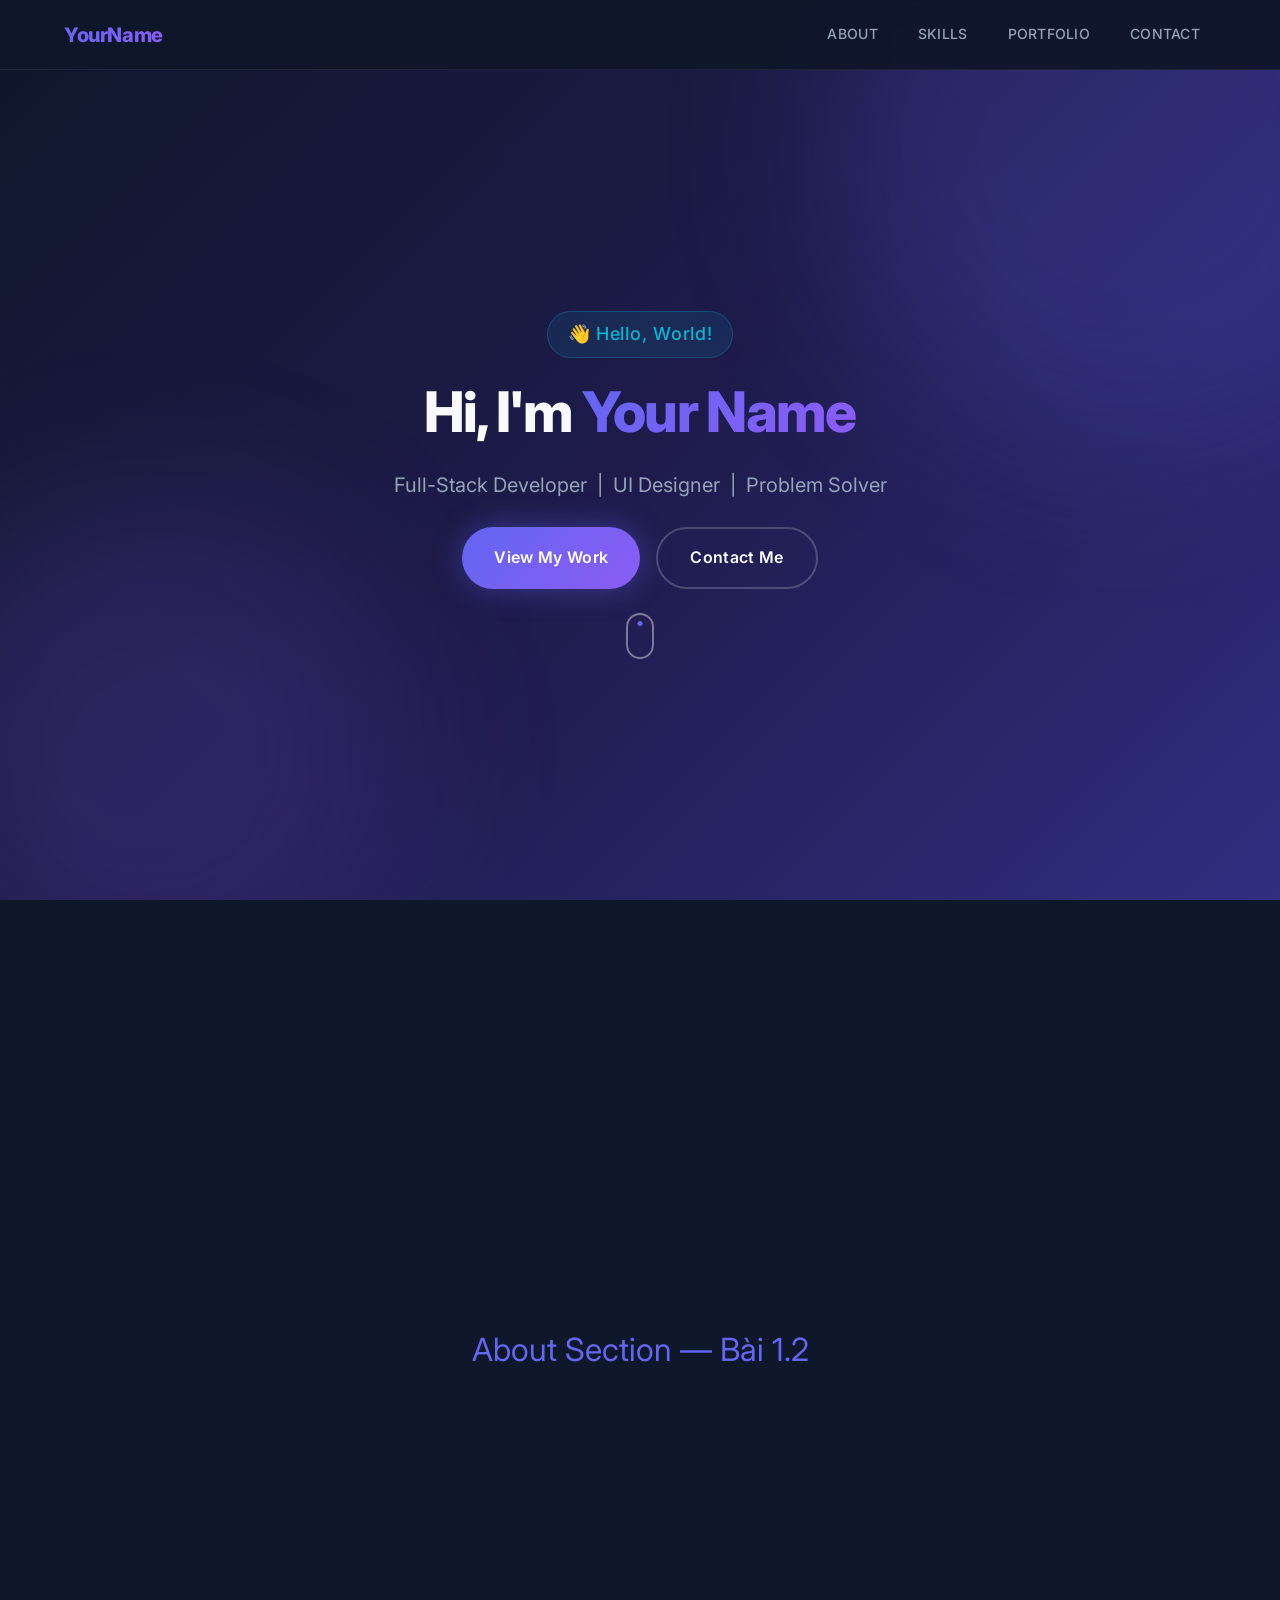
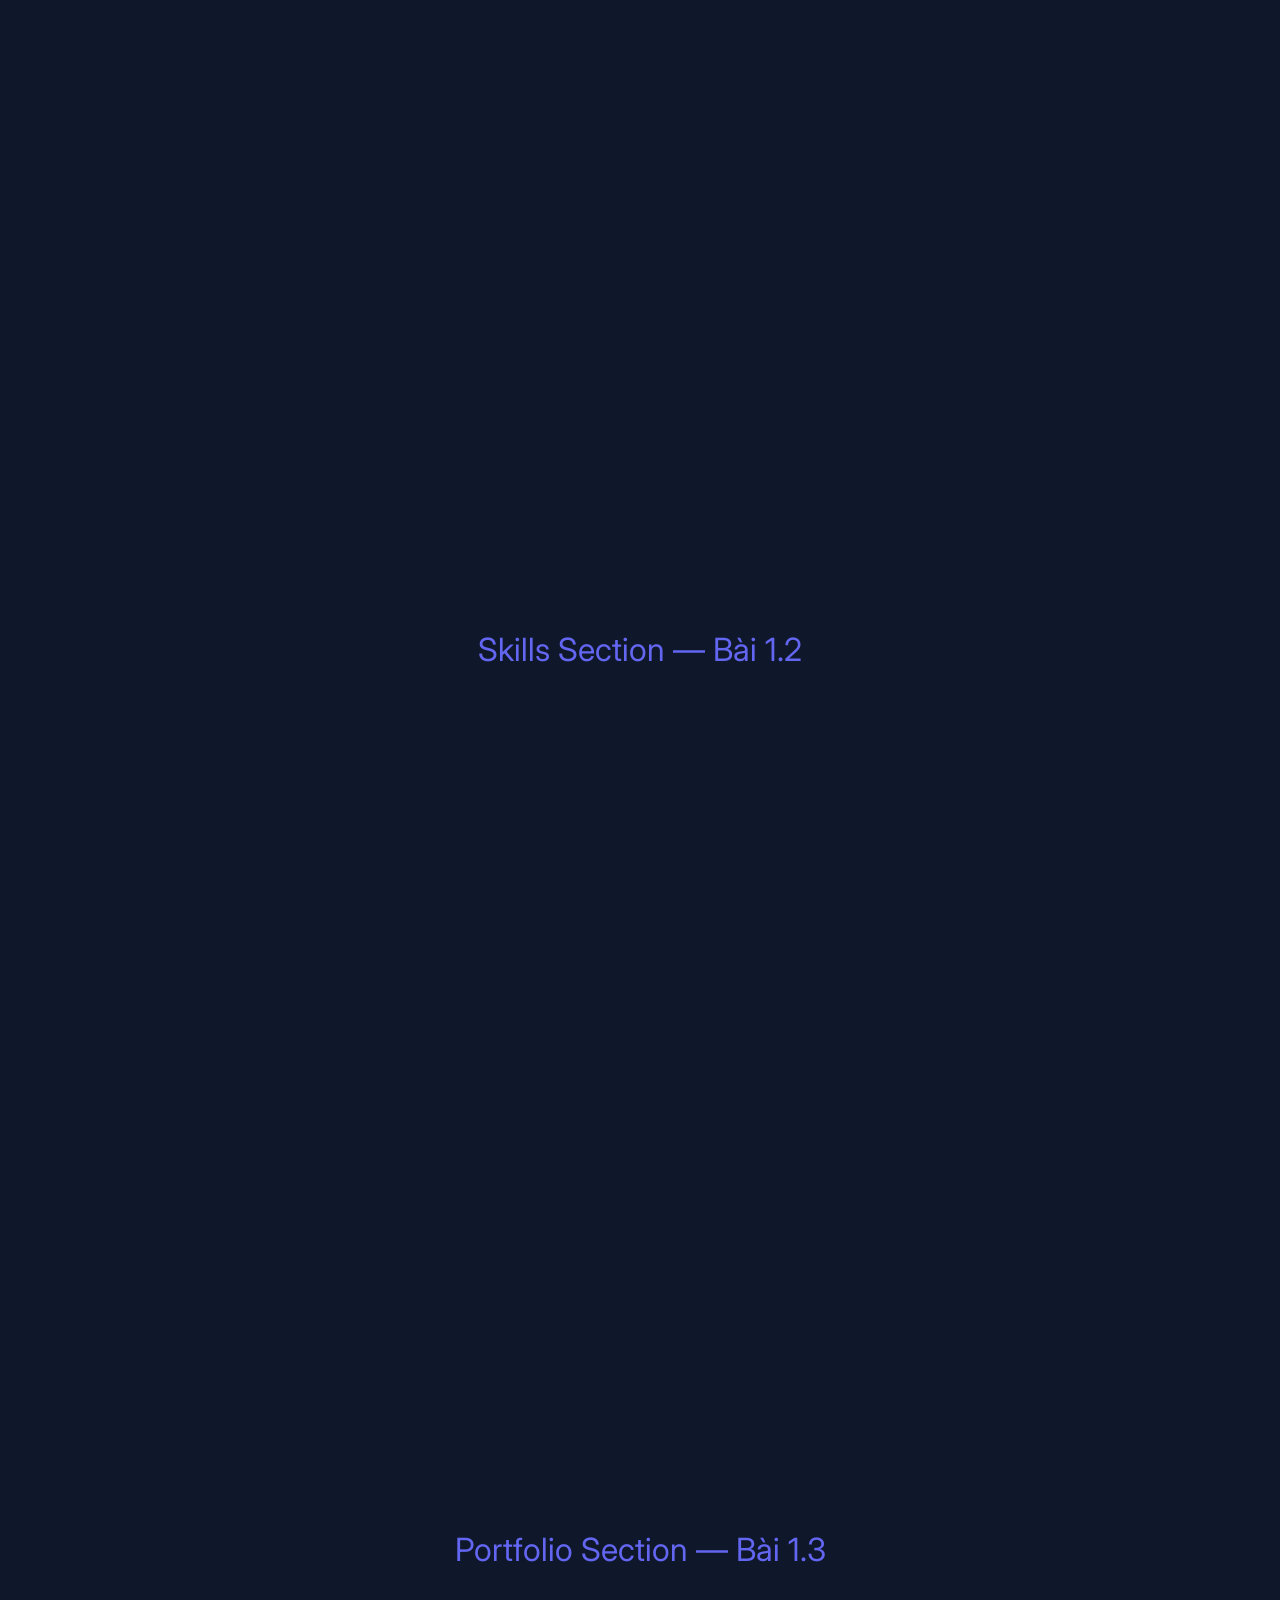
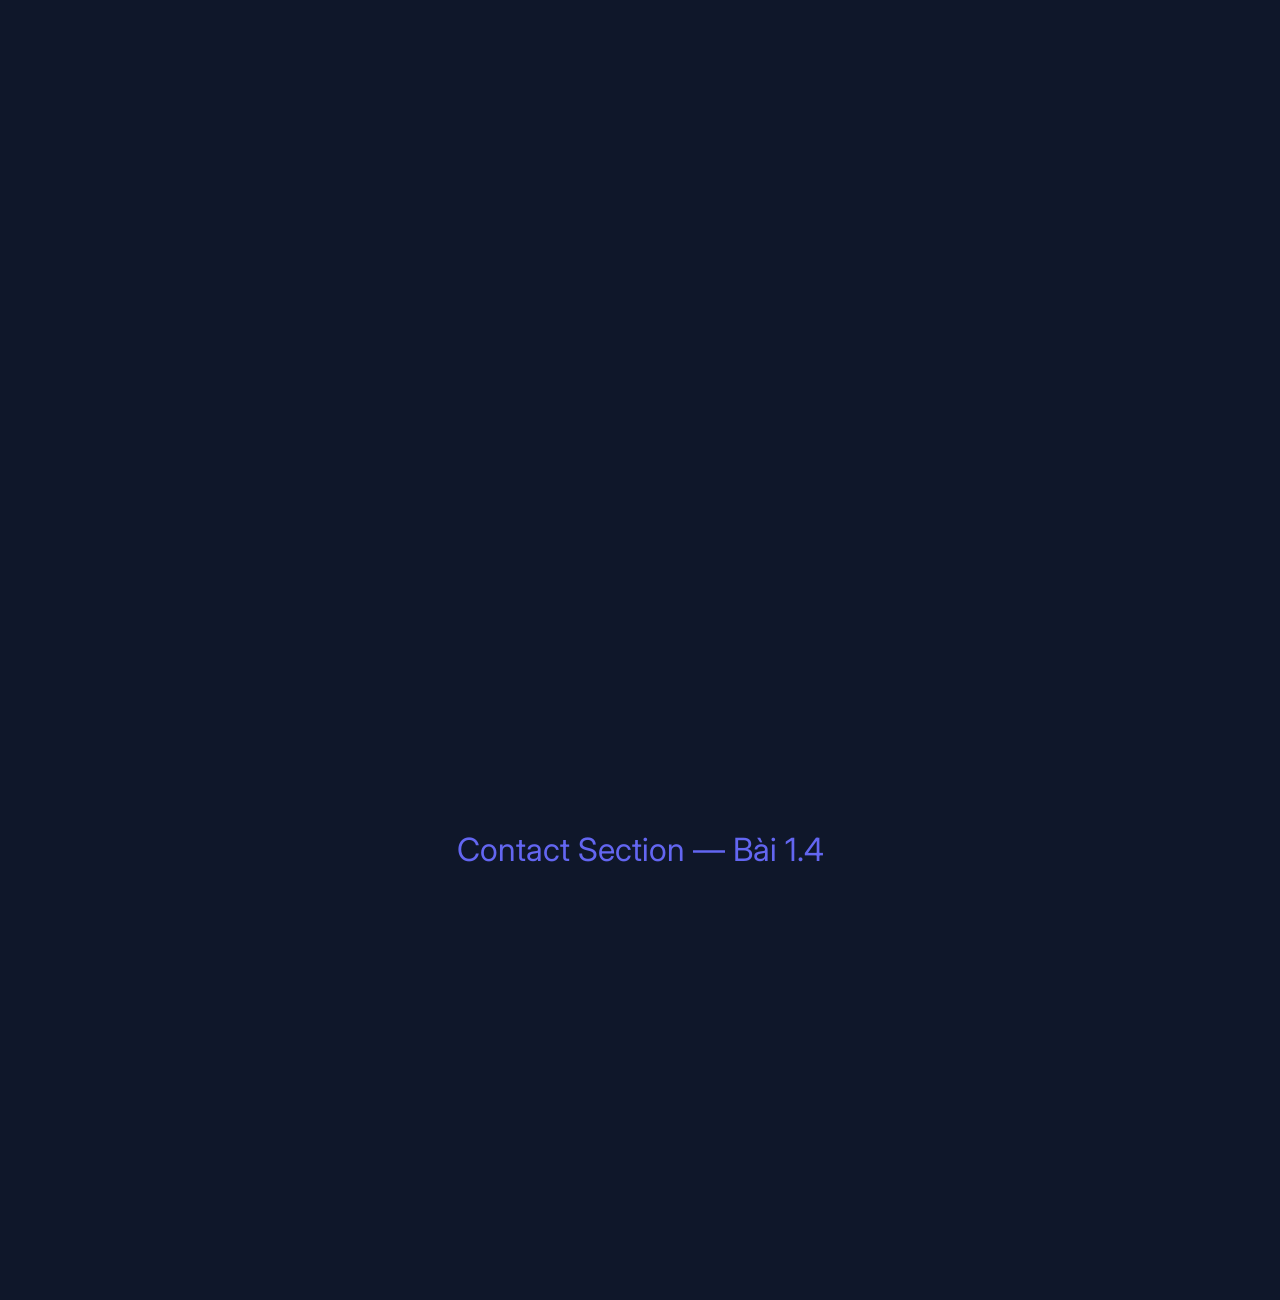
==== session_01_html_css/projects/portfolio_site/index.html @ dc7c8061 "[FEATURE] Bai1.1 - Hoan thien: Add portfolio index.html, update main.js (scroll effect, active nav, " ====
<!DOCTYPE html>
<html lang="en">
<head>
    <meta charset="UTF-8">
    <meta name="viewport" content="width=device-width, initial-scale=1.0">
    <meta name="description" content="Personal portfolio website — Header and Hero section exercise">
    <title>My Portfolio | Web Developer</title>

    <!-- Google Fonts -->
    <link rel="preconnect" href="https://fonts.googleapis.com">
    <link rel="preconnect" href="https://fonts.gstatic.com" crossorigin>
    <link href="https://fonts.googleapis.com/css2?family=Inter:wght@300;400;500;600;700;800&display=swap" rel="stylesheet">

    <!-- CSS files -->
    <link rel="stylesheet" href="css/variables.css">
    <link rel="stylesheet" href="css/base.css">
    <link rel="stylesheet" href="css/header.css">
    <link rel="stylesheet" href="css/hero.css">
</head>
<body>

    <!-- ===== HEADER ===== -->
    <header id="site-header">
        <!-- Mobile hamburger toggle (CSS-only checkbox hack) -->
        <input type="checkbox" id="menu-toggle" class="menu-toggle" aria-hidden="true">

        <div class="header-inner">
            <!-- Logo -->
            <a href="#" class="logo" aria-label="Go to homepage">YourName</a>

            <!-- Hamburger icon label (visible on mobile) -->
            <label for="menu-toggle" class="hamburger" aria-label="Toggle navigation menu">
                <span class="hamburger-line"></span>
                <span class="hamburger-line"></span>
                <span class="hamburger-line"></span>
            </label>

            <!-- Navigation -->
            <nav id="main-nav" role="navigation" aria-label="Main navigation">
                <a href="#about"     class="nav-link">About</a>
                <a href="#skills"    class="nav-link">Skills</a>
                <a href="#portfolio" class="nav-link">Portfolio</a>
                <a href="#contact"   class="nav-link">Contact</a>
            </nav>
        </div>
    </header>

    <!-- ===== MAIN CONTENT ===== -->
    <main id="main-content">

        <!-- ===== HERO SECTION ===== -->
        <section id="hero" class="hero" aria-label="Hero introduction">
            <div class="hero-content">
                <span class="hero-greeting">👋 Hello, World!</span>
                <h1 class="hero-title">Hi, I'm <span class="highlight">Your Name</span></h1>
                <p class="hero-subtitle">Full-Stack Developer &nbsp;|&nbsp; UI Designer &nbsp;|&nbsp; Problem Solver</p>
                <div class="hero-actions">
                    <a href="#portfolio" class="cta-button" id="cta-view-work">View My Work</a>
                    <a href="#contact"   class="cta-secondary" id="cta-contact">Contact Me</a>
                </div>
                <!-- Scroll indicator -->
                <div class="scroll-indicator" aria-hidden="true">
                    <div class="scroll-dot"></div>
                </div>
            </div>

            <!-- Decorative background shapes -->
            <div class="hero-bg-shape hero-bg-shape--1" aria-hidden="true"></div>
            <div class="hero-bg-shape hero-bg-shape--2" aria-hidden="true"></div>
        </section>

        <!-- Placeholder sections for future exercises -->
        <section id="about"     style="min-height:100vh; display:flex; align-items:center; justify-content:center; font-size:2rem; color:var(--color-primary);">About Section — Bài 1.2</section>
        <section id="skills"    style="min-height:100vh; display:flex; align-items:center; justify-content:center; font-size:2rem; color:var(--color-primary);">Skills Section — Bài 1.2</section>
        <section id="portfolio" style="min-height:100vh; display:flex; align-items:center; justify-content:center; font-size:2rem; color:var(--color-primary);">Portfolio Section — Bài 1.3</section>
        <section id="contact"   style="min-height:100vh; display:flex; align-items:center; justify-content:center; font-size:2rem; color:var(--color-primary);">Contact Section — Bài 1.4</section>

    </main>

    <!-- ===== SCRIPTS ===== -->
    <script src="js/main.js" defer></script>

</body>
</html>
---- session_01_html_css/projects/portfolio_site/css/variables.css ----
/* =======================================================
   variables.css — Design Tokens (CSS Custom Properties)
   Session 01 · Bài 1.1 · Header + Hero Section
   ======================================================= */

:root {
    /* ── Brand Colors ─────────────────────────────────── */
    --color-primary:      #6366f1;   /* Indigo  */
    --color-primary-dark: #4f52c8;   /* Indigo dark (hover) */
    --color-secondary:    #8b5cf6;   /* Purple  */
    --color-accent:       #06b6d4;   /* Cyan    */

    /* ── Neutral Palette ──────────────────────────────── */
    --color-dark:         #1e293b;   /* Slate-800 */
    --color-dark-2:       #0f172a;   /* Slate-900 */
    --color-mid:          #475569;   /* Slate-600 */
    --color-light:        #f8fafc;   /* Slate-50  */
    --color-text:         #334155;   /* Slate-700 */
    --color-text-muted:   #94a3b8;   /* Slate-400 */
    --color-border:       #e2e8f0;   /* Slate-200 */
    --color-white:        #ffffff;

    /* ── Gradient ──────────────────────────────────────── */
    --gradient-primary:   linear-gradient(135deg, var(--color-primary) 0%, var(--color-secondary) 100%);
    --gradient-hero:      linear-gradient(135deg, #0f172a 0%, #1e1b4b 50%, #312e81 100%);

    /* ── Typography ────────────────────────────────────── */
    --font-main:  'Inter', 'Segoe UI', system-ui, sans-serif;
    --font-mono:  'Fira Code', 'Courier New', monospace;

    --text-xs:   0.75rem;    /*  12px */
    --text-sm:   0.875rem;   /*  14px */
    --text-base: 1rem;       /*  16px */
    --text-lg:   1.125rem;   /*  18px */
    --text-xl:   1.25rem;    /*  20px */
    --text-2xl:  1.5rem;     /*  24px */
    --text-3xl:  1.875rem;   /*  30px */
    --text-4xl:  2.25rem;    /*  36px */
    --text-5xl:  3rem;       /*  48px */
    --text-hero: 3.5rem;     /*  56px — desktop hero title */

    --fw-light:   300;
    --fw-normal:  400;
    --fw-medium:  500;
    --fw-semi:    600;
    --fw-bold:    700;
    --fw-extra:   800;

    --lh-tight:  1.2;
    --lh-normal: 1.6;
    --lh-loose:  1.8;

    /* ── Spacing Scale ──────────────────────────────────── */
    --space-1:   0.25rem;   /*  4px */
    --space-2:   0.5rem;    /*  8px */
    --space-3:   0.75rem;   /* 12px */
    --space-4:   1rem;      /* 16px */
    --space-5:   1.25rem;   /* 20px */
    --space-6:   1.5rem;    /* 24px */
    --space-8:   2rem;      /* 32px */
    --space-10:  2.5rem;    /* 40px */
    --space-12:  3rem;      /* 48px */
    --space-16:  4rem;      /* 64px */
    --space-20:  5rem;      /* 80px */

    /* ── Border Radius ──────────────────────────────────── */
    --radius-sm:   0.25rem;
    --radius-md:   0.5rem;
    --radius-lg:   0.75rem;
    --radius-xl:   1rem;
    --radius-2xl:  1.5rem;
    --radius-full: 9999px;

    /* ── Shadows ─────────────────────────────────────────── */
    --shadow-sm:   0 1px 3px rgba(0,0,0,0.12), 0 1px 2px rgba(0,0,0,0.08);
    --shadow-md:   0 4px 12px rgba(0,0,0,0.15);
    --shadow-lg:   0 10px 30px rgba(0,0,0,0.2);
    --shadow-xl:   0 20px 50px rgba(0,0,0,0.25);
    --shadow-glow: 0 0 30px rgba(99,102,241,0.4);

    /* ── Header ──────────────────────────────────────────── */
    --header-height:        70px;
    --header-bg:            rgba(15, 23, 42, 0.95);
    --header-bg-scrolled:   rgba(15, 23, 42, 0.98);

    /* ── Transitions ─────────────────────────────────────── */
    --transition-fast:   150ms ease;
    --transition-base:   250ms ease;
    --transition-slow:   400ms ease;

    /* ── Z-index ──────────────────────────────────────────── */
    --z-header:   1000;
    --z-overlay:  2000;

    /* ── Breakpoints (reference only — use in media queries) */
    /* Mobile:  < 768px   */
    /* Tablet:  768–1023px */
    /* Desktop: 1024px+   */
}
---- session_01_html_css/projects/portfolio_site/css/base.css ----
/* =======================================================
   base.css — CSS Reset + Global Base Styles
   Session 01 · Bài 1.1 · Header + Hero Section
   ======================================================= */

/* ── 1. Modern CSS Reset ─────────────────────────────── */
*,
*::before,
*::after {
    box-sizing: border-box;
    margin: 0;
    padding: 0;
}

/* Remove list styles on ul, ol elements */
ul,
ol {
    list-style: none;
}

/* Prevent text from overflowing */
p,
h1, h2, h3, h4, h5, h6 {
    overflow-wrap: break-word;
}

/* Remove default button styles */
button {
    background: none;
    border: none;
    cursor: pointer;
    font-family: inherit;
}

/* Make images responsive by default */
img,
picture,
video,
canvas,
svg {
    display: block;
    max-width: 100%;
}

/* Remove built-in form typography styles */
input,
button,
textarea,
select {
    font: inherit;
}

/* ── 2. Root / HTML / Body ───────────────────────────── */
html {
    font-size: 16px;
    scroll-behavior: smooth;
    -webkit-text-size-adjust: 100%;
}

body {
    font-family: var(--font-main);
    font-size: var(--text-base);
    font-weight: var(--fw-normal);
    line-height: var(--lh-normal);
    color: var(--color-text);
    background-color: var(--color-dark-2);

    /* Prevent horizontal scroll */
    overflow-x: hidden;

    /* Smooth font rendering */
    -webkit-font-smoothing: antialiased;
    -moz-osx-font-smoothing: grayscale;
}

/* ── 3. Typography Defaults ──────────────────────────── */
h1, h2, h3, h4, h5, h6 {
    font-weight: var(--fw-bold);
    line-height: var(--lh-tight);
    color: var(--color-light);
}

a {
    color: inherit;
    text-decoration: none;
}

a:focus-visible {
    outline: 2px solid var(--color-primary);
    outline-offset: 3px;
    border-radius: var(--radius-sm);
}

/* ── 4. Utility Classes ──────────────────────────────── */
.container {
    width: 100%;
    max-width: 1200px;
    margin-inline: auto;
    padding-inline: var(--space-6);
}

.visually-hidden {
    position: absolute;
    width: 1px;
    height: 1px;
    padding: 0;
    margin: -1px;
    overflow: hidden;
    clip: rect(0, 0, 0, 0);
    white-space: nowrap;
    border: 0;
}

/* ── 5. Scroll-triggered fade-in animation ────────────── */
@keyframes fadeInUp {
    from {
        opacity: 0;
        transform: translateY(30px);
    }
    to {
        opacity: 1;
        transform: translateY(0);
    }
}

@keyframes fadeIn {
    from { opacity: 0; }
    to   { opacity: 1; }
}

@keyframes slideDown {
    from { transform: translateY(-100%); opacity: 0; }
    to   { transform: translateY(0);     opacity: 1; }
}

@keyframes pulse-glow {
    0%, 100% { box-shadow: var(--shadow-glow); }
    50%       { box-shadow: 0 0 50px rgba(99,102,241,0.6); }
}

@keyframes float {
    0%, 100% { transform: translateY(0px); }
    50%       { transform: translateY(-12px); }
}

@keyframes scroll-bounce {
    0%, 100% { transform: translateY(0); opacity: 1; }
    50%       { transform: translateY(8px); opacity: 0.5; }
}
---- session_01_html_css/projects/portfolio_site/css/header.css ----
/* =======================================================
   header.css — Site Header + Navigation
   Session 01 · Bài 1.1 · Header + Hero Section
   ======================================================= */

/* ── 1. Header Base ────────────────────────────────────── */
#site-header {
    position: fixed;
    top: 0;
    left: 0;
    right: 0;
    height: var(--header-height);
    background: var(--header-bg);
    backdrop-filter: blur(12px);
    -webkit-backdrop-filter: blur(12px);
    border-bottom: 1px solid rgba(255, 255, 255, 0.06);
    z-index: var(--z-header);
    animation: slideDown var(--transition-slow) ease forwards;
    transition: background var(--transition-base), box-shadow var(--transition-base);
}

/* Scrolled state — added by JS */
#site-header.scrolled {
    background: var(--header-bg-scrolled);
    box-shadow: var(--shadow-lg);
}

/* ── 2. Inner Layout ───────────────────────────────────── */
.header-inner {
    display: flex;
    align-items: center;
    justify-content: space-between;
    height: 100%;
    max-width: 1200px;
    margin-inline: auto;
    padding-inline: var(--space-6);
}

/* ── 3. Logo ───────────────────────────────────────────── */
.logo {
    font-size: var(--text-xl);
    font-weight: var(--fw-extra);
    background: var(--gradient-primary);
    -webkit-background-clip: text;
    -webkit-text-fill-color: transparent;
    background-clip: text;
    letter-spacing: -0.02em;
    transition: opacity var(--transition-fast);
}

.logo:hover {
    opacity: 0.85;
}

/* ── 4. Navigation ─────────────────────────────────────── */
#main-nav {
    display: flex;
    align-items: center;
    gap: var(--space-2);
}

.nav-link {
    position: relative;
    color: var(--color-text-muted);
    font-size: var(--text-sm);
    font-weight: var(--fw-medium);
    padding: var(--space-2) var(--space-4);
    border-radius: var(--radius-md);
    transition: color var(--transition-fast), background var(--transition-fast);
    letter-spacing: 0.02em;
    text-transform: uppercase;
}

.nav-link::after {
    content: '';
    position: absolute;
    bottom: 0;
    left: 50%;
    width: 0;
    height: 2px;
    background: var(--gradient-primary);
    border-radius: var(--radius-full);
    transform: translateX(-50%);
    transition: width var(--transition-base);
}

.nav-link:hover {
    color: var(--color-light);
    background: rgba(99, 102, 241, 0.1);
}

.nav-link:hover::after,
.nav-link.active::after {
    width: calc(100% - var(--space-8));
}

.nav-link.active {
    color: var(--color-light);
}

/* ── 5. Hamburger Toggle (CSS-only) ────────────────────── */
.menu-toggle {
    display: none; /* Hidden checkbox */
}

.hamburger {
    display: none;
    flex-direction: column;
    justify-content: center;
    align-items: center;
    gap: 5px;
    width: 40px;
    height: 40px;
    cursor: pointer;
    border-radius: var(--radius-md);
    transition: background var(--transition-fast);
    z-index: calc(var(--z-header) + 1);
}

.hamburger:hover {
    background: rgba(99, 102, 241, 0.15);
}

.hamburger-line {
    display: block;
    width: 22px;
    height: 2px;
    background: var(--color-light);
    border-radius: var(--radius-full);
    transition: transform var(--transition-base), opacity var(--transition-fast);
    transform-origin: center;
}

/* Hamburger → X when checked */
.menu-toggle:checked ~ .header-inner .hamburger .hamburger-line:nth-child(1) {
    transform: translateY(7px) rotate(45deg);
}
.menu-toggle:checked ~ .header-inner .hamburger .hamburger-line:nth-child(2) {
    opacity: 0;
    transform: scaleX(0);
}
.menu-toggle:checked ~ .header-inner .hamburger .hamburger-line:nth-child(3) {
    transform: translateY(-7px) rotate(-45deg);
}

/* ── 6. Responsive — Mobile ────────────────────────────── */
@media (max-width: 767px) {
    .hamburger {
        display: flex;
    }

    #main-nav {
        position: fixed;
        top: 0;
        left: 0;
        right: 0;
        bottom: 0;
        flex-direction: column;
        justify-content: center;
        align-items: center;
        gap: var(--space-6);
        background: rgba(15, 23, 42, 0.97);
        backdrop-filter: blur(16px);
        -webkit-backdrop-filter: blur(16px);
        transform: translateX(100%);
        transition: transform var(--transition-slow);
        z-index: var(--z-header);
    }

    .menu-toggle:checked ~ .header-inner #main-nav {
        transform: translateX(0);
    }

    .nav-link {
        font-size: var(--text-xl);
        padding: var(--space-4) var(--space-8);
    }
}
---- session_01_html_css/projects/portfolio_site/css/hero.css ----
/* =======================================================
   hero.css — Hero Section Styles
   Session 01 · Bài 1.1 · Header + Hero Section
   ======================================================= */

/* ── 1. Hero Base ──────────────────────────────────────── */
.hero {
    position: relative;
    min-height: 100vh;
    display: flex;
    align-items: center;
    justify-content: center;
    text-align: center;
    background: var(--gradient-hero);
    overflow: hidden;
    padding-top: var(--header-height); /* offset for fixed header */
}

/* ── 2. Hero Content ───────────────────────────────────── */
.hero-content {
    position: relative;
    z-index: 2;
    max-width: 780px;
    padding-inline: var(--space-6);
    display: flex;
    flex-direction: column;
    align-items: center;
    gap: var(--space-6);
}

/* ── 3. Greeting Badge ─────────────────────────────────── */
.hero-greeting {
    display: inline-block;
    font-size: var(--text-lg);
    font-weight: var(--fw-medium);
    color: var(--color-accent);
    background: rgba(6, 182, 212, 0.1);
    border: 1px solid rgba(6, 182, 212, 0.25);
    padding: var(--space-2) var(--space-5);
    border-radius: var(--radius-full);
    letter-spacing: 0.04em;
    animation: fadeInUp 0.6s ease both;
    animation-delay: 0.1s;
}

/* ── 4. Hero Title ─────────────────────────────────────── */
.hero-title {
    font-size: clamp(var(--text-4xl), 6vw, var(--text-hero));
    font-weight: var(--fw-extra);
    line-height: 1.1;
    color: var(--color-light);
    letter-spacing: -0.03em;
    animation: fadeInUp 0.6s ease both;
    animation-delay: 0.25s;
}

.hero-title .highlight {
    background: var(--gradient-primary);
    -webkit-background-clip: text;
    -webkit-text-fill-color: transparent;
    background-clip: text;
}

/* ── 5. Hero Subtitle ──────────────────────────────────── */
.hero-subtitle {
    font-size: clamp(var(--text-base), 2.5vw, var(--text-xl));
    font-weight: var(--fw-normal);
    color: var(--color-text-muted);
    line-height: var(--lh-loose);
    animation: fadeInUp 0.6s ease both;
    animation-delay: 0.4s;
}

/* ── 6. CTA Buttons ────────────────────────────────────── */
.hero-actions {
    display: flex;
    flex-wrap: wrap;
    gap: var(--space-4);
    justify-content: center;
    animation: fadeInUp 0.6s ease both;
    animation-delay: 0.55s;
}

.cta-button,
.cta-secondary {
    display: inline-flex;
    align-items: center;
    justify-content: center;
    gap: var(--space-2);
    padding: var(--space-4) var(--space-8);
    border-radius: var(--radius-full);
    font-size: var(--text-base);
    font-weight: var(--fw-semi);
    letter-spacing: 0.02em;
    cursor: pointer;
    transition:
        transform var(--transition-base),
        box-shadow var(--transition-base),
        background var(--transition-base),
        color var(--transition-base);
}

/* Primary CTA */
.cta-button {
    background: var(--gradient-primary);
    color: var(--color-white);
    box-shadow: var(--shadow-glow);
    animation: pulse-glow 3s ease infinite;
}

.cta-button:hover {
    transform: translateY(-3px) scale(1.03);
    box-shadow: 0 0 50px rgba(99, 102, 241, 0.6);
    animation: none;
}

.cta-button:active {
    transform: translateY(-1px) scale(1.01);
}

/* Secondary CTA */
.cta-secondary {
    background: transparent;
    color: var(--color-light);
    border: 2px solid rgba(255, 255, 255, 0.2);
    backdrop-filter: blur(4px);
}

.cta-secondary:hover {
    background: rgba(255, 255, 255, 0.08);
    border-color: rgba(255, 255, 255, 0.4);
    transform: translateY(-3px);
}

/* ── 7. Scroll Indicator ───────────────────────────────── */
.scroll-indicator {
    display: flex;
    flex-direction: column;
    align-items: center;
    gap: var(--space-2);
    opacity: 0.5;
    animation: fadeIn 1s ease both, scroll-bounce 2s ease infinite;
    animation-delay: 1s, 2s;
    cursor: pointer;
}

.scroll-dot {
    width: 28px;
    height: 46px;
    border: 2px solid rgba(255, 255, 255, 0.4);
    border-radius: 14px;
    position: relative;
}

.scroll-dot::after {
    content: '';
    position: absolute;
    top: 6px;
    left: 50%;
    transform: translateX(-50%);
    width: 5px;
    height: 5px;
    background: var(--color-primary);
    border-radius: var(--radius-full);
    animation: scroll-bounce 2s ease infinite;
}

/* ── 8. Decorative Background Shapes ──────────────────── */
.hero-bg-shape {
    position: absolute;
    border-radius: var(--radius-full);
    filter: blur(80px);
    pointer-events: none;
    z-index: 1;
}

.hero-bg-shape--1 {
    width: 600px;
    height: 600px;
    background: rgba(99, 102, 241, 0.2);
    top: -150px;
    right: -150px;
    animation: float 8s ease-in-out infinite;
}

.hero-bg-shape--2 {
    width: 500px;
    height: 500px;
    background: rgba(139, 92, 246, 0.15);
    bottom: -100px;
    left: -100px;
    animation: float 10s ease-in-out infinite reverse;
}

/* ── 9. Responsive ─────────────────────────────────────── */
@media (max-width: 767px) {
    .hero-actions {
        flex-direction: column;
        width: 100%;
        max-width: 320px;
    }

    .cta-button,
    .cta-secondary {
        width: 100%;
        padding: var(--space-4) var(--space-6);
    }

    .hero-bg-shape--1 {
        width: 350px;
        height: 350px;
    }

    .hero-bg-shape--2 {
        width: 280px;
        height: 280px;
    }
}

@media (max-width: 480px) {
    .hero-greeting {
        font-size: var(--text-base);
    }
}
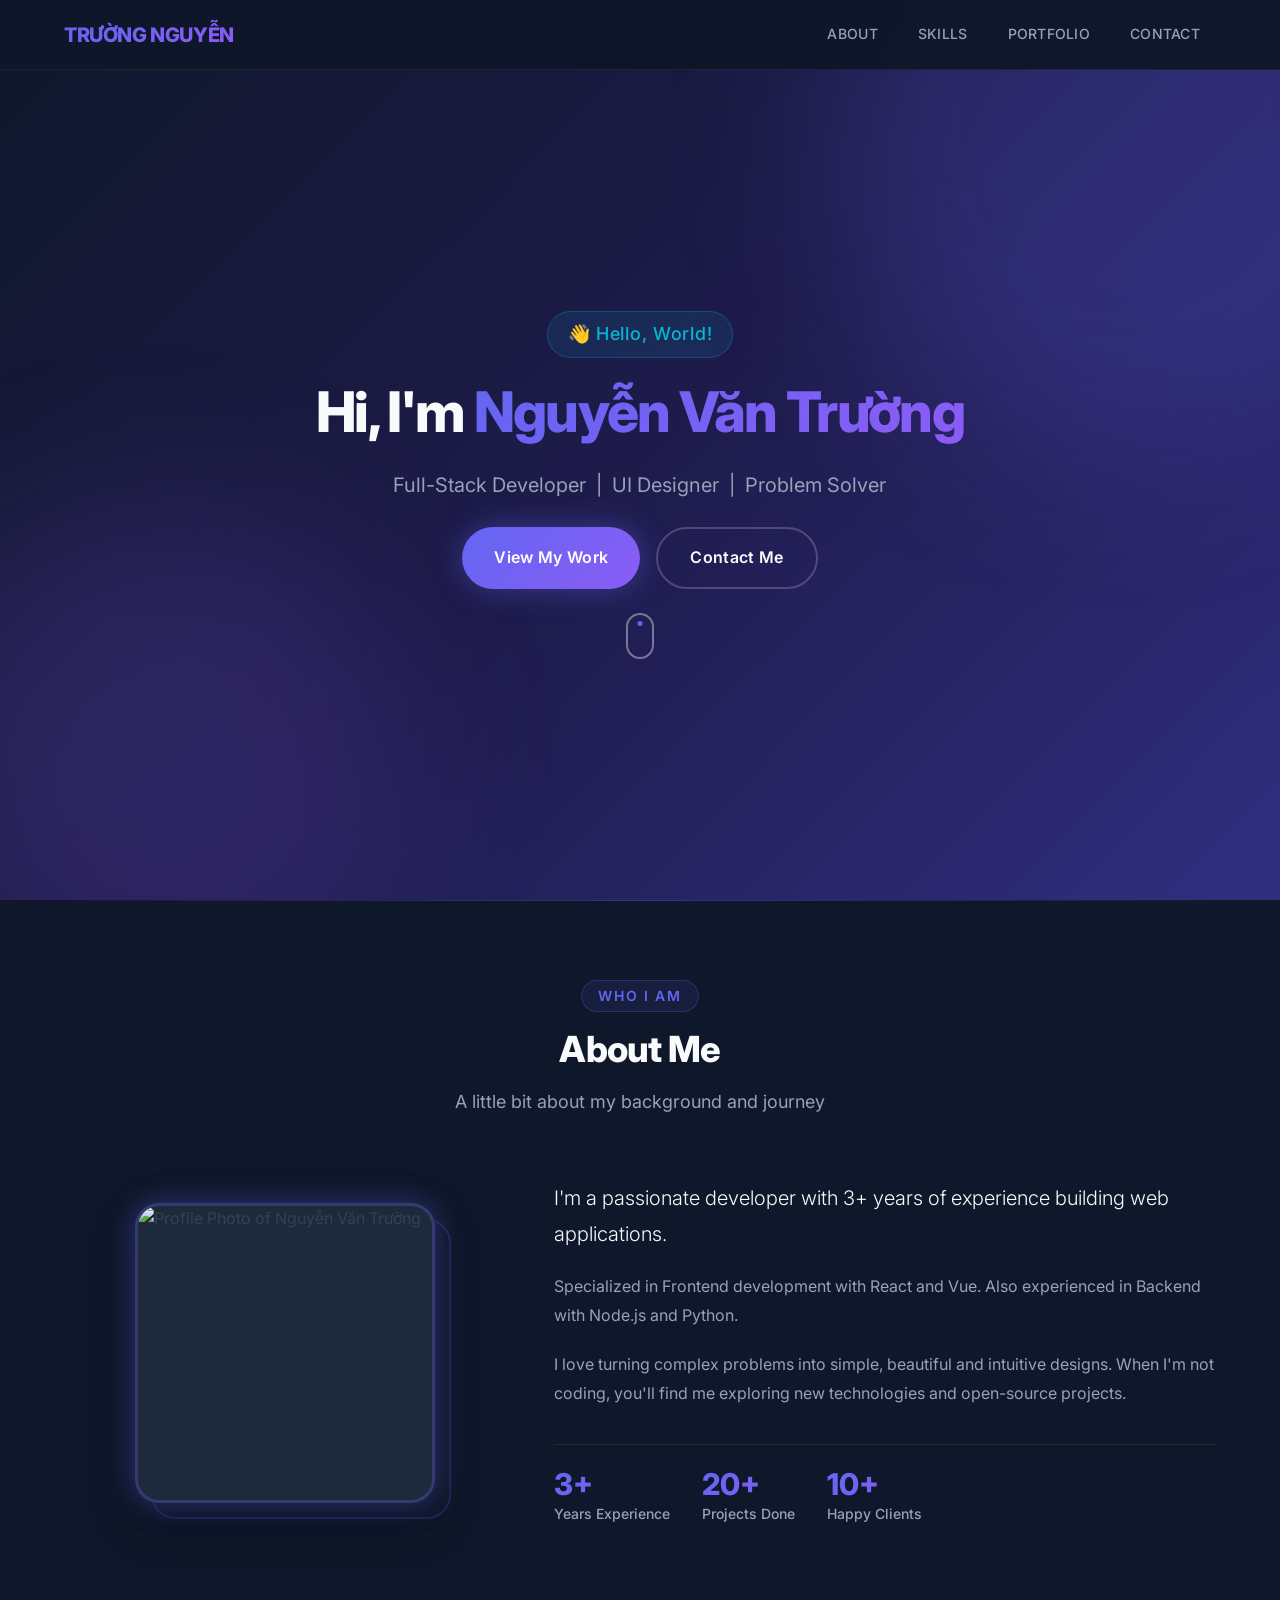
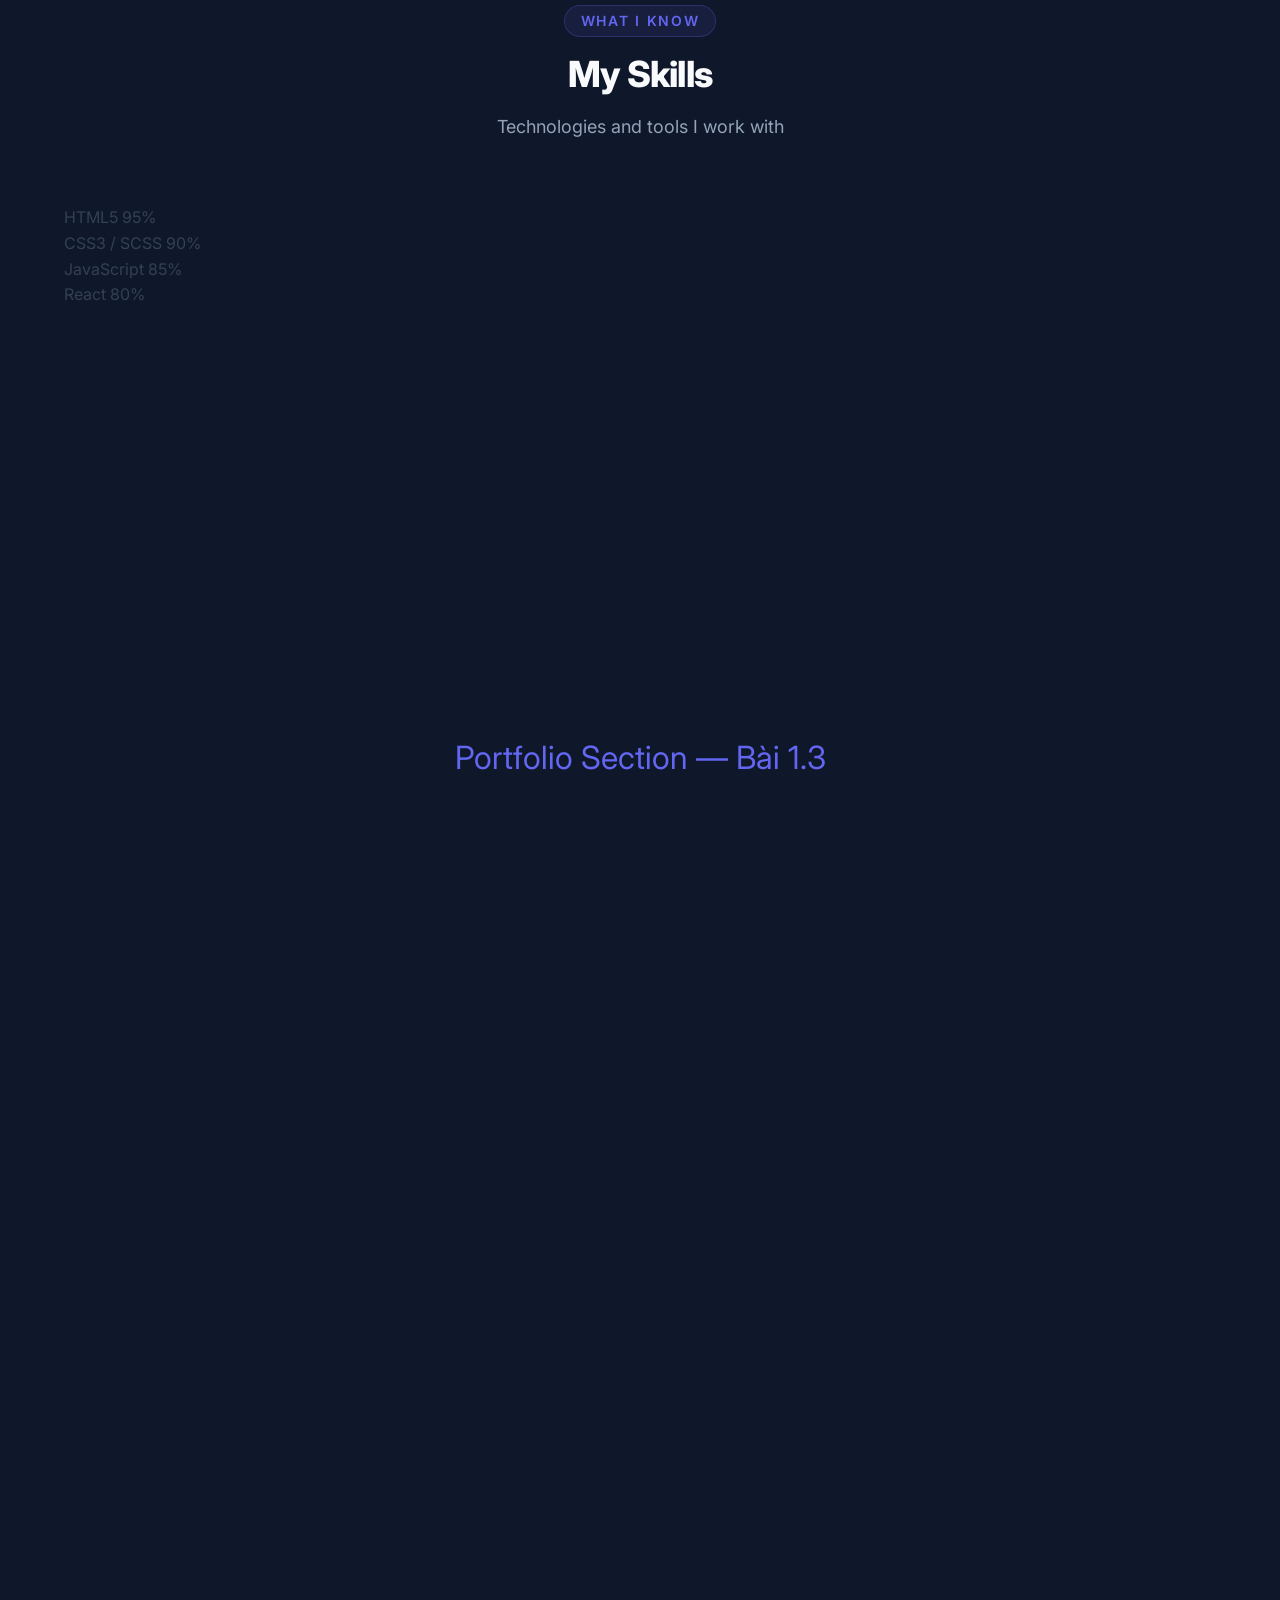
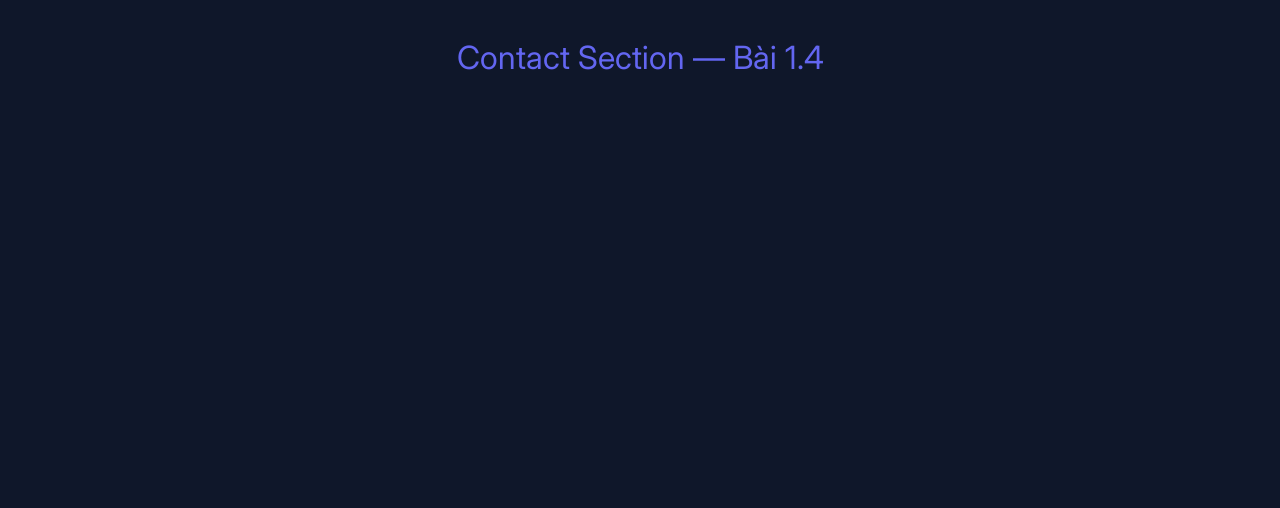
==== commit 7e6e6a87: "[STYLE] Create about section layout - 2col grid, avatar, stats, responsive" ====
--- a/session_01_html_css/projects/portfolio_site/index.html
+++ b/session_01_html_css/projects/portfolio_site/index.html
@@ -1,22 +1,27 @@
 <!DOCTYPE html>
 <html lang="en">
+
 <head>
     <meta charset="UTF-8">
     <meta name="viewport" content="width=device-width, initial-scale=1.0">
-    <meta name="description" content="Personal portfolio website — Header and Hero section exercise">
-    <title>My Portfolio | Web Developer</title>
+    <meta name="description" content="Personal portfolio website of Nguyễn Văn Trường — Web Developer">
+    <title>Nguyễn Văn Trường | Web Developer</title>
 
     <!-- Google Fonts -->
     <link rel="preconnect" href="https://fonts.googleapis.com">
     <link rel="preconnect" href="https://fonts.gstatic.com" crossorigin>
-    <link href="https://fonts.googleapis.com/css2?family=Inter:wght@300;400;500;600;700;800&display=swap" rel="stylesheet">
+    <link href="https://fonts.googleapis.com/css2?family=Inter:wght@300;400;500;600;700;800&display=swap"
+        rel="stylesheet">
 
     <!-- CSS files -->
     <link rel="stylesheet" href="css/variables.css">
     <link rel="stylesheet" href="css/base.css">
     <link rel="stylesheet" href="css/header.css">
     <link rel="stylesheet" href="css/hero.css">
+    <link rel="stylesheet" href="css/about.css">
+    <link rel="stylesheet" href="css/skills.css">
 </head>
+
 <body>
 
     <!-- ===== HEADER ===== -->
@@ -26,7 +31,7 @@
 
         <div class="header-inner">
             <!-- Logo -->
-            <a href="#" class="logo" aria-label="Go to homepage">YourName</a>
+            <a href="#" class="logo" aria-label="Go to homepage">TRƯỜNG NGUYỄN</a>
 
             <!-- Hamburger icon label (visible on mobile) -->
             <label for="menu-toggle" class="hamburger" aria-label="Toggle navigation menu">
@@ -37,10 +42,10 @@
 
             <!-- Navigation -->
             <nav id="main-nav" role="navigation" aria-label="Main navigation">
-                <a href="#about"     class="nav-link">About</a>
-                <a href="#skills"    class="nav-link">Skills</a>
+                <a href="#about" class="nav-link">About</a>
+                <a href="#skills" class="nav-link">Skills</a>
                 <a href="#portfolio" class="nav-link">Portfolio</a>
-                <a href="#contact"   class="nav-link">Contact</a>
+                <a href="#contact" class="nav-link">Contact</a>
             </nav>
         </div>
     </header>
@@ -52,11 +57,11 @@
         <section id="hero" class="hero" aria-label="Hero introduction">
             <div class="hero-content">
                 <span class="hero-greeting">👋 Hello, World!</span>
-                <h1 class="hero-title">Hi, I'm <span class="highlight">Your Name</span></h1>
+                <h1 class="hero-title">Hi, I'm <span class="highlight">Nguyễn Văn Trường</span></h1>
                 <p class="hero-subtitle">Full-Stack Developer &nbsp;|&nbsp; UI Designer &nbsp;|&nbsp; Problem Solver</p>
                 <div class="hero-actions">
                     <a href="#portfolio" class="cta-button" id="cta-view-work">View My Work</a>
-                    <a href="#contact"   class="cta-secondary" id="cta-contact">Contact Me</a>
+                    <a href="#contact" class="cta-secondary" id="cta-contact">Contact Me</a>
                 </div>
                 <!-- Scroll indicator -->
                 <div class="scroll-indicator" aria-hidden="true">
@@ -69,11 +74,108 @@
             <div class="hero-bg-shape hero-bg-shape--2" aria-hidden="true"></div>
         </section>
 
+        <!-- ===== ABOUT SECTION ===== -->
+        <section id="about" class="about-section">
+            <div class="container">
+                <div class="section-header">
+                    <span class="section-label">Who I Am</span>
+                    <h2 class="section-title">About Me</h2>
+                    <p class="section-subtitle">A little bit about my background and journey</p>
+                </div>
+                <div class="about-grid">
+                    <div class="about-image">
+                        <div class="about-image-wrapper">
+                            <img src="https://api.dicebear.com/7.x/avataaars/svg?seed=Truong&backgroundColor=b6e3f4"
+                                alt="Profile Photo of Nguyễn Văn Trường" loading="lazy">
+                        </div>
+                        <div class="about-image-decor" aria-hidden="true"></div>
+                    </div>
+                    <div class="about-content">
+                        <p class="lead">I'm a passionate developer with 3+ years of experience building web
+                            applications.</p>
+                        <p>Specialized in Frontend development with React and Vue. Also experienced in Backend with
+                            Node.js and Python.</p>
+                        <p>I love turning complex problems into simple, beautiful and intuitive designs. When I'm not
+                            coding, you'll find me exploring new technologies and open-source projects.</p>
+                        <div class="about-stats">
+                            <div class="stat-item">
+                                <span class="stat-number">3+</span>
+                                <span class="stat-label">Years Experience</span>
+                            </div>
+                            <div class="stat-item">
+                                <span class="stat-number">20+</span>
+                                <span class="stat-label">Projects Done</span>
+                            </div>
+                            <div class="stat-item">
+                                <span class="stat-number">10+</span>
+                                <span class="stat-label">Happy Clients</span>
+                            </div>
+                        </div>
+                    </div>
+                </div>
+            </div>
+        </section>
+
+        <!-- ===== SKILLS SECTION ===== -->
+        <section id="skills" class="skills-section">
+            <div class="container">
+                <div class="section-header">
+                    <span class="section-label">What I Know</span>
+                    <h2 class="section-title">My Skills</h2>
+                    <p class="section-subtitle">Technologies and tools I work with</p>
+                </div>
+                <div class="skills-grid">
+                    <div class="skill-item">
+                        <div class="skill-header">
+                            <span class="skill-name">HTML5</span>
+                            <span class="skill-percent">95%</span>
+                        </div>
+                        <div class="skill-bar" role="progressbar" aria-valuenow="95" aria-valuemin="0"
+                            aria-valuemax="100">
+                            <div class="skill-progress" data-width="95"></div>
+                        </div>
+                    </div>
+                    <div class="skill-item">
+                        <div class="skill-header">
+                            <span class="skill-name">CSS3 / SCSS</span>
+                            <span class="skill-percent">90%</span>
+                        </div>
+                        <div class="skill-bar" role="progressbar" aria-valuenow="90" aria-valuemin="0"
+                            aria-valuemax="100">
+                            <div class="skill-progress" data-width="90"></div>
+                        </div>
+                    </div>
+                    <div class="skill-item">
+                        <div class="skill-header">
+                            <span class="skill-name">JavaScript</span>
+                            <span class="skill-percent">85%</span>
+                        </div>
+                        <div class="skill-bar" role="progressbar" aria-valuenow="85" aria-valuemin="0"
+                            aria-valuemax="100">
+                            <div class="skill-progress" data-width="85"></div>
+                        </div>
+                    </div>
+                    <div class="skill-item">
+                        <div class="skill-header">
+                            <span class="skill-name">React</span>
+                            <span class="skill-percent">80%</span>
+                        </div>
+                        <div class="skill-bar" role="progressbar" aria-valuenow="80" aria-valuemin="0"
+                            aria-valuemax="100">
+                            <div class="skill-progress" data-width="80"></div>
+                        </div>
+                    </div>
+                </div>
+            </div>
+        </section>
+
         <!-- Placeholder sections for future exercises -->
-        <section id="about"     style="min-height:100vh; display:flex; align-items:center; justify-content:center; font-size:2rem; color:var(--color-primary);">About Section — Bài 1.2</section>
-        <section id="skills"    style="min-height:100vh; display:flex; align-items:center; justify-content:center; font-size:2rem; color:var(--color-primary);">Skills Section — Bài 1.2</section>
-        <section id="portfolio" style="min-height:100vh; display:flex; align-items:center; justify-content:center; font-size:2rem; color:var(--color-primary);">Portfolio Section — Bài 1.3</section>
-        <section id="contact"   style="min-height:100vh; display:flex; align-items:center; justify-content:center; font-size:2rem; color:var(--color-primary);">Contact Section — Bài 1.4</section>
+        <section id="portfolio"
+            style="min-height:100vh; display:flex; align-items:center; justify-content:center; font-size:2rem; color:var(--color-primary);">
+            Portfolio Section — Bài 1.3</section>
+        <section id="contact"
+            style="min-height:100vh; display:flex; align-items:center; justify-content:center; font-size:2rem; color:var(--color-primary);">
+            Contact Section — Bài 1.4</section>
 
     </main>
 
@@ -81,4 +183,5 @@
     <script src="js/main.js" defer></script>
 
 </body>
-</html>
+
+</html>
--- a/session_01_html_css/projects/portfolio_site/css/about.css
+++ b/session_01_html_css/projects/portfolio_site/css/about.css
@@ -0,0 +1,192 @@
+/* =======================================================
+   about.css — About Section Styles
+   Session 01 · Bài 1.2 · About + Skills Section
+   ======================================================= */
+
+/* ── 1. Section Common Utilities ──────────────────────── */
+.section-header {
+    text-align: center;
+    margin-bottom: var(--space-16);
+}
+
+.section-label {
+    display: inline-block;
+    font-size: var(--text-sm);
+    font-weight: var(--fw-semi);
+    text-transform: uppercase;
+    letter-spacing: 0.12em;
+    color: var(--color-primary);
+    background: rgba(99, 102, 241, 0.1);
+    border: 1px solid rgba(99, 102, 241, 0.25);
+    padding: var(--space-1) var(--space-4);
+    border-radius: var(--radius-full);
+    margin-bottom: var(--space-4);
+}
+
+.section-title {
+    font-size: clamp(var(--text-3xl), 4vw, var(--text-4xl));
+    font-weight: var(--fw-extra);
+    color: var(--color-light);
+    margin-bottom: var(--space-4);
+    letter-spacing: -0.02em;
+}
+
+.section-subtitle {
+    font-size: var(--text-lg);
+    color: var(--color-text-muted);
+    max-width: 560px;
+    margin-inline: auto;
+}
+
+/* ── 2. About Section Base ─────────────────────────────── */
+.about-section {
+    padding-block: var(--space-20);
+    background: var(--color-dark-2);
+    position: relative;
+    overflow: hidden;
+}
+
+.about-section::before {
+    content: '';
+    position: absolute;
+    top: 0;
+    left: 0;
+    right: 0;
+    height: 1px;
+    background: linear-gradient(90deg, transparent, rgba(99,102,241,0.4), transparent);
+}
+
+/* ── 3. About Grid ─────────────────────────────────────── */
+.about-grid {
+    display: grid;
+    grid-template-columns: 1fr 1.5fr;
+    gap: 3rem;
+    align-items: center;
+}
+
+/* ── 4. About Image ────────────────────────────────────── */
+.about-image {
+    position: relative;
+    display: flex;
+    justify-content: center;
+}
+
+.about-image-wrapper {
+    width: 300px;
+    height: 300px;
+    border-radius: var(--radius-2xl);
+    overflow: hidden;
+    border: 3px solid rgba(99, 102, 241, 0.3);
+    box-shadow: var(--shadow-glow), var(--shadow-xl);
+    position: relative;
+    z-index: 1;
+    background: var(--color-dark);
+    transition: transform var(--transition-slow), box-shadow var(--transition-slow);
+}
+
+.about-image-wrapper:hover {
+    transform: translateY(-6px);
+    box-shadow: 0 0 50px rgba(99,102,241,0.5), var(--shadow-xl);
+}
+
+.about-image-wrapper img {
+    width: 100%;
+    height: 100%;
+    object-fit: cover;
+    display: block;
+}
+
+/* Decorative floating box behind image */
+.about-image-decor {
+    position: absolute;
+    width: 300px;
+    height: 300px;
+    border-radius: var(--radius-2xl);
+    border: 2px solid rgba(99, 102, 241, 0.2);
+    top: 16px;
+    left: calc(50% - 150px + 16px);
+    z-index: 0;
+    background: transparent;
+}
+
+/* ── 5. About Content ──────────────────────────────────── */
+.about-content {
+    display: flex;
+    flex-direction: column;
+    gap: var(--space-5);
+}
+
+.about-content .lead {
+    font-size: var(--text-xl);
+    font-weight: var(--fw-light);
+    color: var(--color-light);
+    line-height: var(--lh-loose);
+}
+
+.about-content p {
+    color: var(--color-text-muted);
+    line-height: var(--lh-loose);
+    font-size: var(--text-base);
+}
+
+/* ── 6. About Stats ────────────────────────────────────── */
+.about-stats {
+    display: flex;
+    gap: var(--space-8);
+    margin-top: var(--space-4);
+    padding-top: var(--space-6);
+    border-top: 1px solid rgba(255,255,255,0.07);
+}
+
+.stat-item {
+    display: flex;
+    flex-direction: column;
+    gap: var(--space-1);
+}
+
+.stat-number {
+    font-size: var(--text-3xl);
+    font-weight: var(--fw-extra);
+    background: var(--gradient-primary);
+    -webkit-background-clip: text;
+    -webkit-text-fill-color: transparent;
+    background-clip: text;
+    line-height: 1;
+}
+
+.stat-label {
+    font-size: var(--text-sm);
+    color: var(--color-text-muted);
+    font-weight: var(--fw-medium);
+}
+
+/* ── 7. Responsive ─────────────────────────────────────── */
+@media (max-width: 768px) {
+    .about-grid {
+        grid-template-columns: 1fr;
+        gap: 2.5rem;
+    }
+
+    .about-image-wrapper {
+        width: 200px;
+        height: 200px;
+    }
+
+    .about-image-decor {
+        width: 200px;
+        height: 200px;
+        left: calc(50% - 100px + 12px);
+        top: 12px;
+    }
+
+    .about-stats {
+        gap: var(--space-6);
+    }
+}
+
+@media (max-width: 480px) {
+    .about-stats {
+        flex-wrap: wrap;
+        gap: var(--space-4);
+    }
+}
--- a/session_01_html_css/projects/portfolio_site/css/skills.css
+++ b/session_01_html_css/projects/portfolio_site/css/skills.css
@@ -0,0 +1 @@
+/* skills.css */
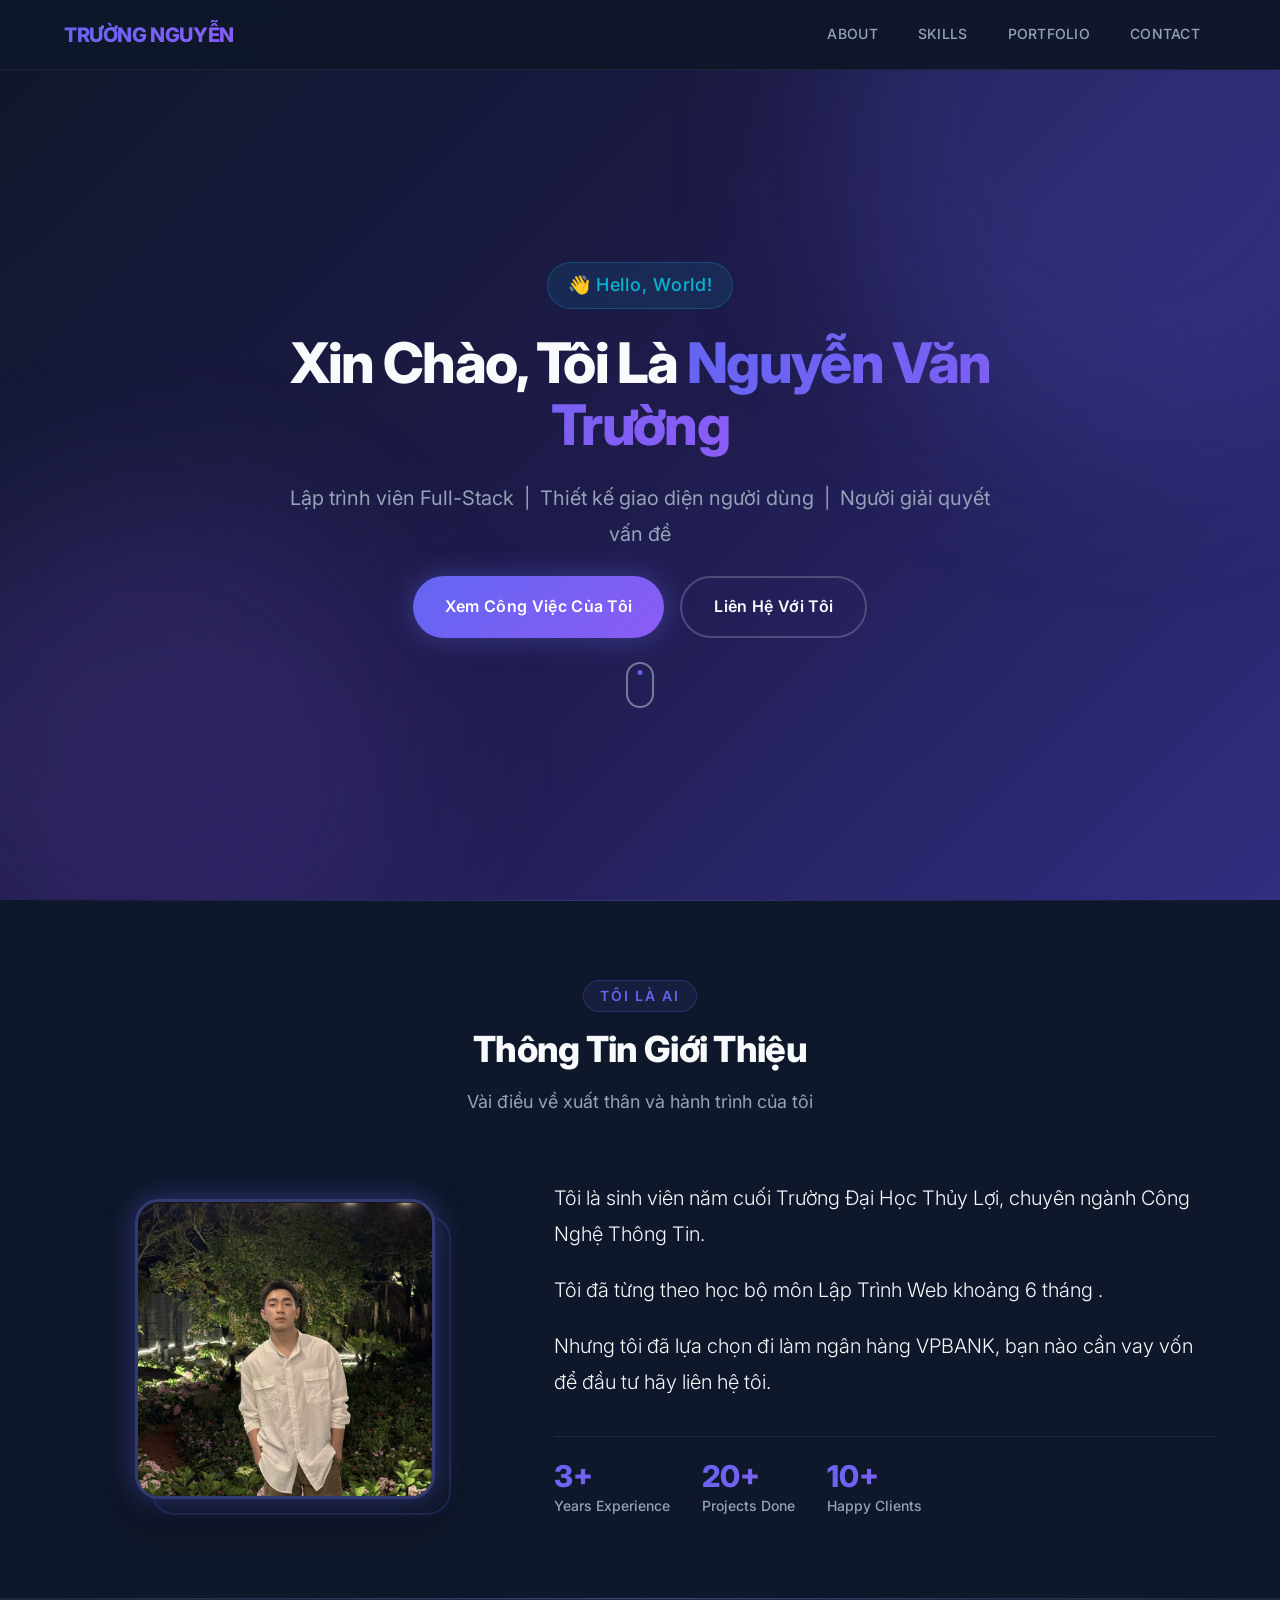
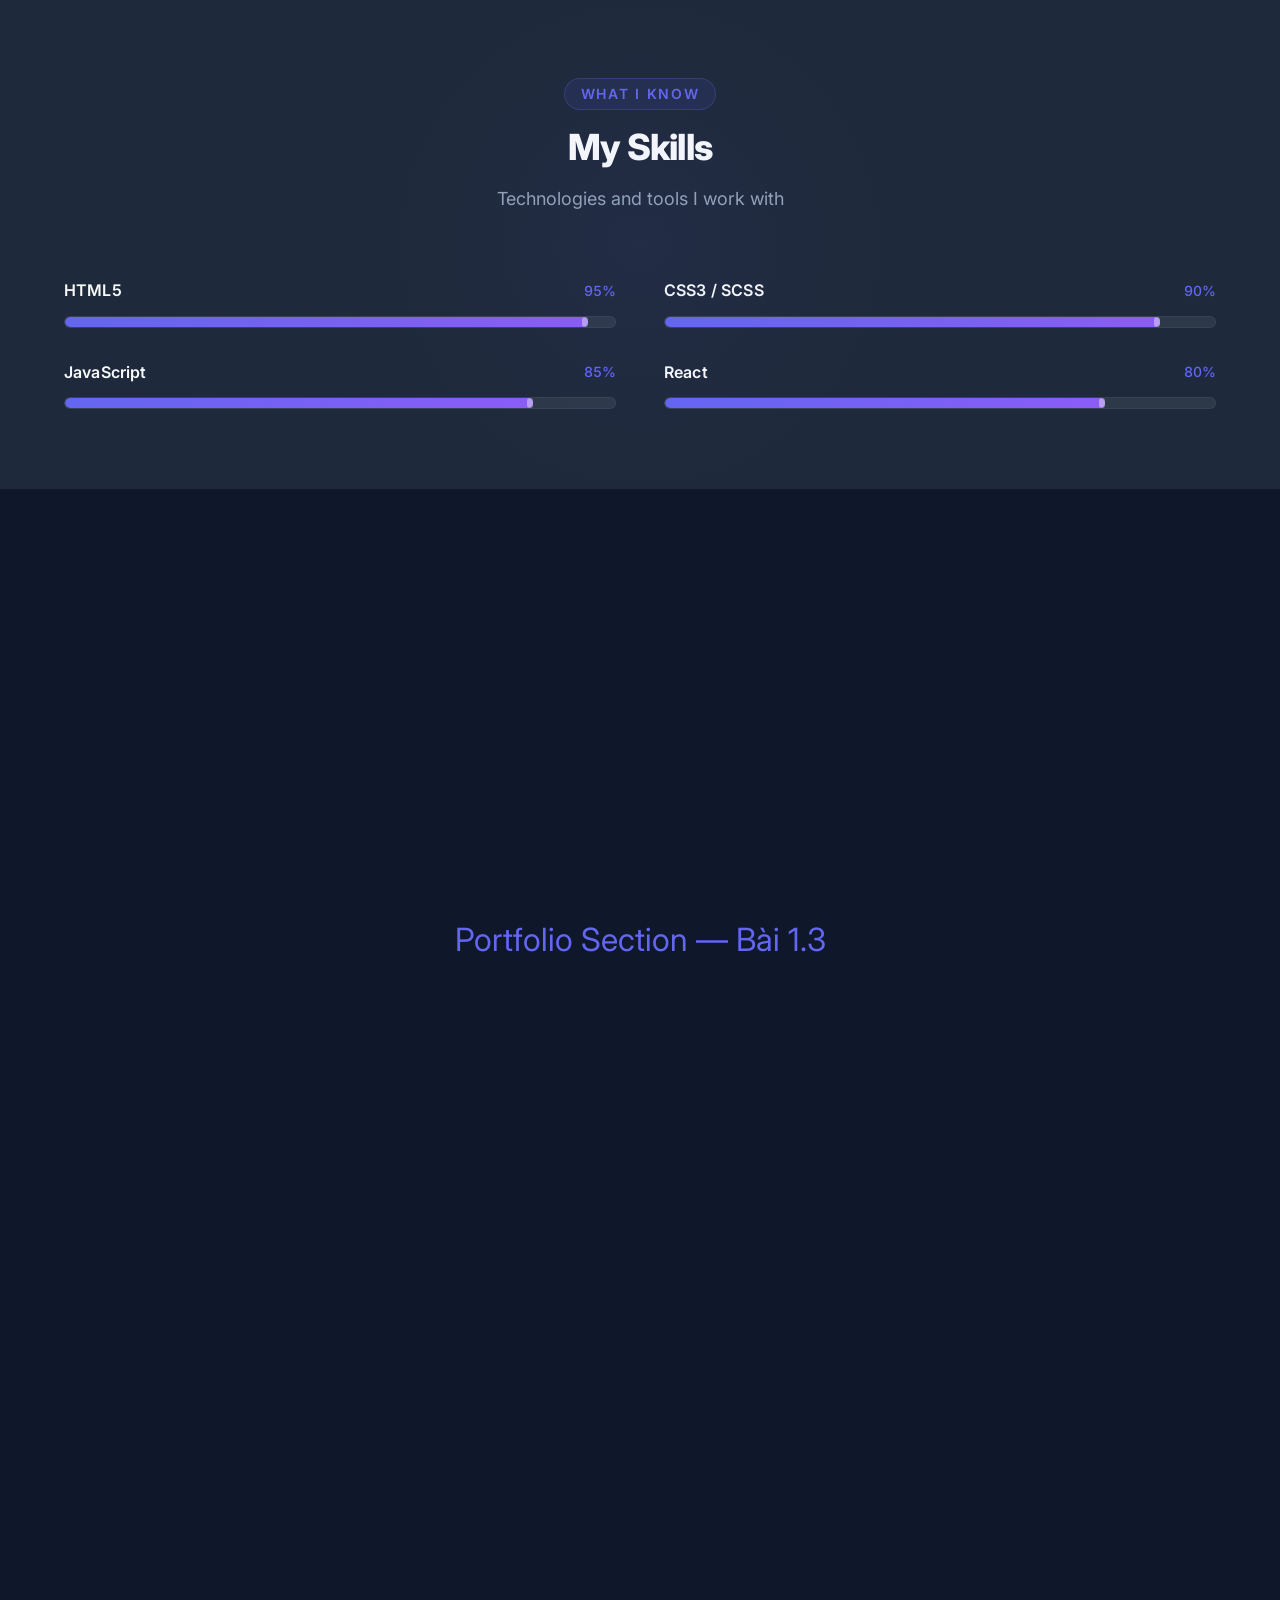
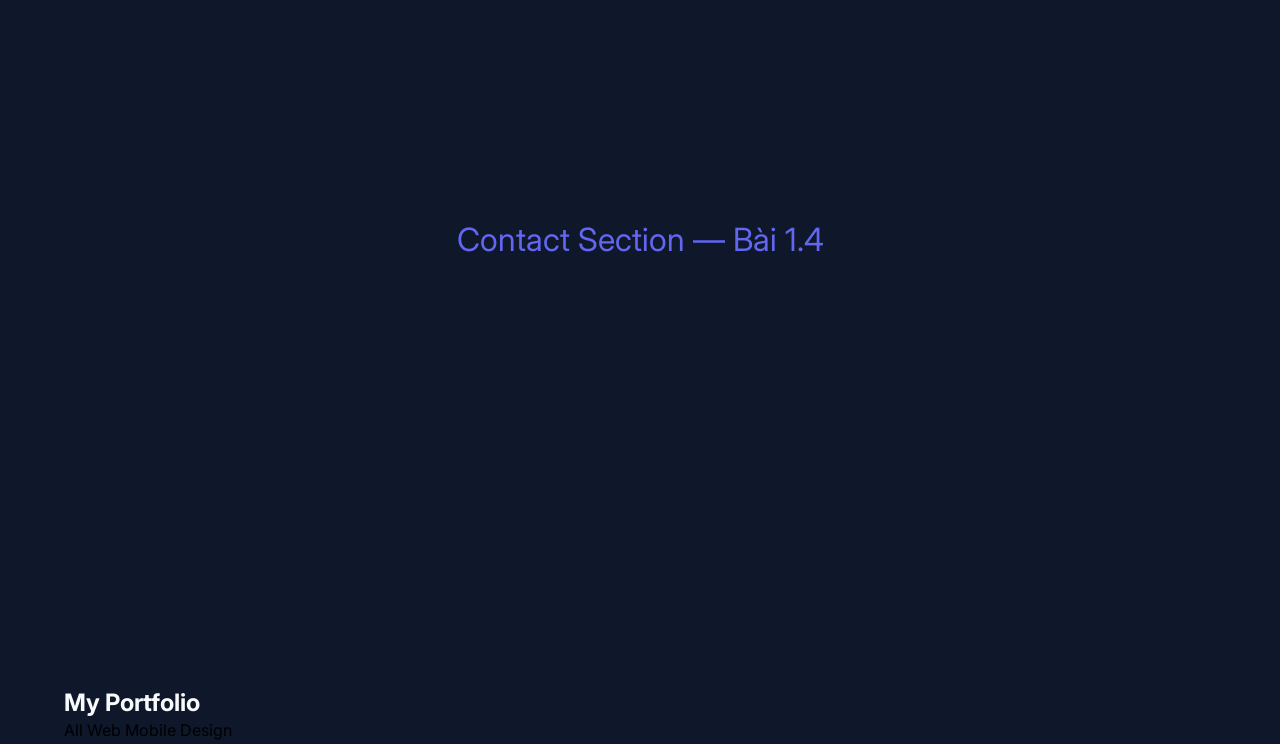
==== commit 7a08a1b5: "[FEATURE] Build portfolio grid layout" ====
--- a/session_01_html_css/projects/portfolio_site/index.html
+++ b/session_01_html_css/projects/portfolio_site/index.html
@@ -57,11 +57,12 @@
         <section id="hero" class="hero" aria-label="Hero introduction">
             <div class="hero-content">
                 <span class="hero-greeting">👋 Hello, World!</span>
-                <h1 class="hero-title">Hi, I'm <span class="highlight">Nguyễn Văn Trường</span></h1>
-                <p class="hero-subtitle">Full-Stack Developer &nbsp;|&nbsp; UI Designer &nbsp;|&nbsp; Problem Solver</p>
+                <h1 class="hero-title">Xin Chào, Tôi Là <span class="highlight">Nguyễn Văn Trường</span></h1>
+                <p class="hero-subtitle">Lập trình viên Full-Stack &nbsp;|&nbsp; Thiết kế giao diện người dùng
+                    &nbsp;|&nbsp; Người giải quyết vấn đề</p>
                 <div class="hero-actions">
-                    <a href="#portfolio" class="cta-button" id="cta-view-work">View My Work</a>
-                    <a href="#contact" class="cta-secondary" id="cta-contact">Contact Me</a>
+                    <a href="#portfolio" class="cta-button" id="cta-view-work">Xem Công Việc Của Tôi</a>
+                    <a href="#contact" class="cta-secondary" id="cta-contact">Liên Hệ Với Tôi</a>
                 </div>
                 <!-- Scroll indicator -->
                 <div class="scroll-indicator" aria-hidden="true">
@@ -78,25 +79,24 @@
         <section id="about" class="about-section">
             <div class="container">
                 <div class="section-header">
-                    <span class="section-label">Who I Am</span>
-                    <h2 class="section-title">About Me</h2>
-                    <p class="section-subtitle">A little bit about my background and journey</p>
+                    <span class="section-label">Tôi là ai</span>
+                    <h2 class="section-title">Thông Tin Giới Thiệu</h2>
+                    <p class="section-subtitle">Vài điều về xuất thân và hành trình của tôi</p>
                 </div>
                 <div class="about-grid">
                     <div class="about-image">
                         <div class="about-image-wrapper">
-                            <img src="https://api.dicebear.com/7.x/avataaars/svg?seed=Truong&backgroundColor=b6e3f4"
-                                alt="Profile Photo of Nguyễn Văn Trường" loading="lazy">
+                            <img src="img/11111.png" alt="Profile Photo of Nguyễn Văn Trường" loading="lazy">
                         </div>
                         <div class="about-image-decor" aria-hidden="true"></div>
                     </div>
                     <div class="about-content">
-                        <p class="lead">I'm a passionate developer with 3+ years of experience building web
-                            applications.</p>
-                        <p>Specialized in Frontend development with React and Vue. Also experienced in Backend with
-                            Node.js and Python.</p>
-                        <p>I love turning complex problems into simple, beautiful and intuitive designs. When I'm not
-                            coding, you'll find me exploring new technologies and open-source projects.</p>
+                        <p class="lead">Tôi là sinh viên năm cuối Trường Đại Học Thủy Lợi, chuyên ngành Công Nghệ Thông
+                            Tin.</p>
+                        <p class="lead">Tôi đã từng theo học bộ môn Lập Trình Web khoảng 6 tháng .</p>
+                        <p class="lead">Nhưng tôi đã lựa chọn đi làm ngân hàng VPBANK, bạn nào cần vay vốn để đầu tư hãy
+                            liên hệ tôi.
+                        </p>
                         <div class="about-stats">
                             <div class="stat-item">
                                 <span class="stat-number">3+</span>
@@ -184,4 +184,56 @@
 
 </body>
 
-</html>+</html>
+<section id="portfolio" class="portfolio-section">
+
+    <div class="container">
+
+        <h2>My Portfolio</h2>
+
+        <div class="portfolio-filters">
+
+            <button class="filter-btn active">All</button>
+            <button class="filter-btn">Web</button>
+            <button class="filter-btn">Mobile</button>
+            <button class="filter-btn">Design</button>
+
+        </div>
+
+        <div class="portfolio-grid">
+
+            <!-- ITEM 1 -->
+            <div class="portfolio-item">
+                <img src="https://picsum.photos/id/1015/400/300" alt="">
+            </div>
+
+            <!-- ITEM 2 -->
+            <div class="portfolio-item">
+                <img src="https://picsum.photos/id/1011/400/300" alt="">
+            </div>
+
+            <!-- ITEM 3 -->
+            <div class="portfolio-item">
+                <img src="https://picsum.photos/id/1005/400/300" alt="">
+            </div>
+
+            <!-- ITEM 4 -->
+            <div class="portfolio-item">
+                <img src="https://picsum.photos/id/1025/400/300" alt="">
+            </div>
+
+            <!-- ITEM 5 -->
+            <div class="portfolio-item">
+                <img src="https://picsum.photos/id/1035/400/300" alt="">
+            </div>
+
+            <!-- ITEM 6 -->
+            <div class="portfolio-item">
+                <img src="https://picsum.photos/id/1040/400/300" alt="">
+            </div>
+
+        </div>
+
+    </div>
+
+</section>
--- a/session_01_html_css/projects/portfolio_site/css/base.css
+++ b/session_01_html_css/projects/portfolio_site/css/base.css
@@ -1,6 +1,6 @@
 /* =======================================================
    base.css — CSS Reset + Global Base Styles
-   Session 01 · Bài 1.1 · Header + Hero Section
+   Session 01 · Bài 1.1 + 1.2 · Header + Hero + About + Skills
    ======================================================= */
 
 /* ── 1. Modern CSS Reset ─────────────────────────────── */
@@ -57,6 +57,11 @@
     -webkit-text-size-adjust: 100%;
 }
 
+/* Scale down base font on small screens */
+@media (max-width: 480px) {
+    html { font-size: 15px; }
+}
+
 body {
     font-family: var(--font-main);
     font-size: var(--text-base);
@@ -99,6 +104,13 @@
     padding-inline: var(--space-6);
 }
 
+/* Tighter padding on mobile */
+@media (max-width: 480px) {
+    .container {
+        padding-inline: var(--space-4);
+    }
+}
+
 .visually-hidden {
     position: absolute;
     width: 1px;
@@ -111,7 +123,19 @@
     border: 0;
 }
 
-/* ── 5. Scroll-triggered fade-in animation ────────────── */
+/* ── 5. Reduce motion for accessibility ──────────────── */
+@media (prefers-reduced-motion: reduce) {
+    *,
+    *::before,
+    *::after {
+        animation-duration: 0.01ms !important;
+        animation-iteration-count: 1 !important;
+        transition-duration: 0.01ms !important;
+        scroll-behavior: auto !important;
+    }
+}
+
+/* ── 6. Scroll-triggered fade-in animation ────────────── */
 @keyframes fadeInUp {
     from {
         opacity: 0;
--- a/session_01_html_css/projects/portfolio_site/css/skills.css
+++ b/session_01_html_css/projects/portfolio_site/css/skills.css
@@ -1 +1,121 @@
-/* skills.css */
+/* =======================================================
+   skills.css — Skills Section with Animated Progress Bars
+   Session 01 · Bài 1.2 · About + Skills Section
+   ======================================================= */
+
+/* ── 1. Skills Section Base ────────────────────────────── */
+.skills-section {
+    padding-block: var(--space-20);
+    background: var(--color-dark);
+    position: relative;
+    overflow: hidden;
+}
+
+.skills-section::before {
+    content: '';
+    position: absolute;
+    top: 0;
+    left: 0;
+    right: 0;
+    height: 1px;
+    background: linear-gradient(90deg, transparent, rgba(99,102,241,0.4), transparent);
+}
+
+/* Subtle background glow */
+.skills-section::after {
+    content: '';
+    position: absolute;
+    width: 500px;
+    height: 500px;
+    background: radial-gradient(circle, rgba(99,102,241,0.06) 0%, transparent 70%);
+    top: 50%;
+    left: 50%;
+    transform: translate(-50%, -50%);
+    pointer-events: none;
+}
+
+/* ── 2. Skills Grid ────────────────────────────────────── */
+.skills-grid {
+    display: grid;
+    grid-template-columns: repeat(2, 1fr);
+    gap: var(--space-8) var(--space-12);
+}
+
+/* ── 3. Skill Item ─────────────────────────────────────── */
+.skill-item {
+    display: flex;
+    flex-direction: column;
+    gap: var(--space-3);
+}
+
+/* ── 4. Skill Header (name + percent) ─────────────────── */
+.skill-header {
+    display: flex;
+    justify-content: space-between;
+    align-items: center;
+}
+
+.skill-name {
+    font-size: var(--text-base);
+    font-weight: var(--fw-semi);
+    color: var(--color-light);
+    letter-spacing: 0.01em;
+}
+
+.skill-percent {
+    font-size: var(--text-sm);
+    font-weight: var(--fw-medium);
+    color: var(--color-primary);
+    font-variant-numeric: tabular-nums;
+}
+
+/* ── 5. Skill Bar Track ────────────────────────────────── */
+.skill-bar {
+    height: 12px;
+    background: rgba(226, 232, 240, 0.08);
+    border-radius: var(--radius-full);
+    overflow: hidden;
+    border: 1px solid rgba(255,255,255,0.05);
+}
+
+/* ── 6. Skill Progress Fill ────────────────────────────── */
+.skill-progress {
+    height: 100%;
+    width: 0;                        /* Start at 0 for animation */
+    background: linear-gradient(90deg, var(--color-primary), var(--color-secondary));
+    border-radius: var(--radius-full);
+    transition: width 1s ease-out;
+    position: relative;
+}
+
+/* Animated shimmer on the bar */
+.skill-progress::after {
+    content: '';
+    position: absolute;
+    top: 0;
+    right: 0;
+    width: 6px;
+    height: 100%;
+    background: rgba(255, 255, 255, 0.4);
+    border-radius: var(--radius-full);
+    opacity: 0;
+    transition: opacity var(--transition-base);
+}
+
+/* When bar has been animated, show tip glow */
+.skill-progress.animate::after {
+    opacity: 1;
+}
+
+/* ── 7. Animated state (class toggled by JS) ───────────── */
+.skill-progress.animate {
+    /* Width is set dynamically by JS from data-width attribute */
+}
+
+/* ── 8. Responsive ─────────────────────────────────────── */
+@media (max-width: 767px) {
+    .skills-grid {
+        grid-template-columns: 1fr;
+        gap: var(--space-6);
+    }
+}
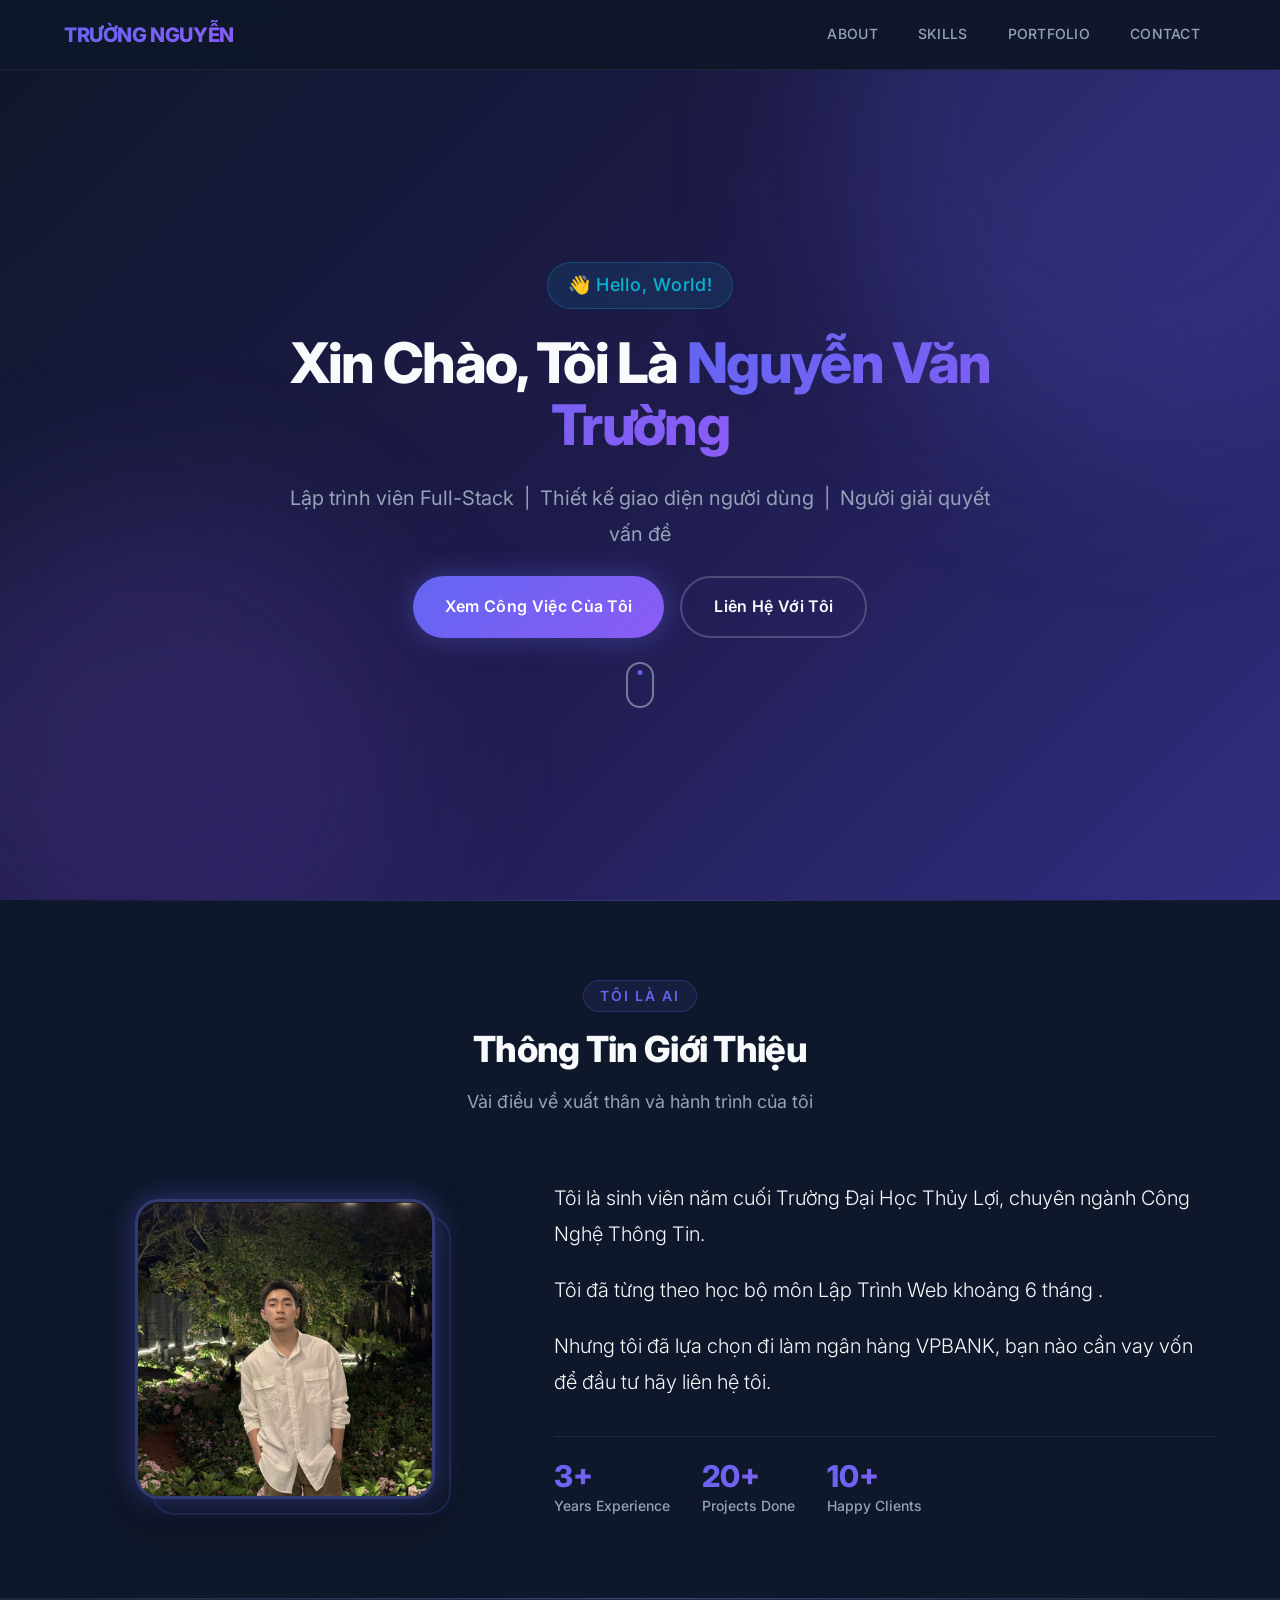
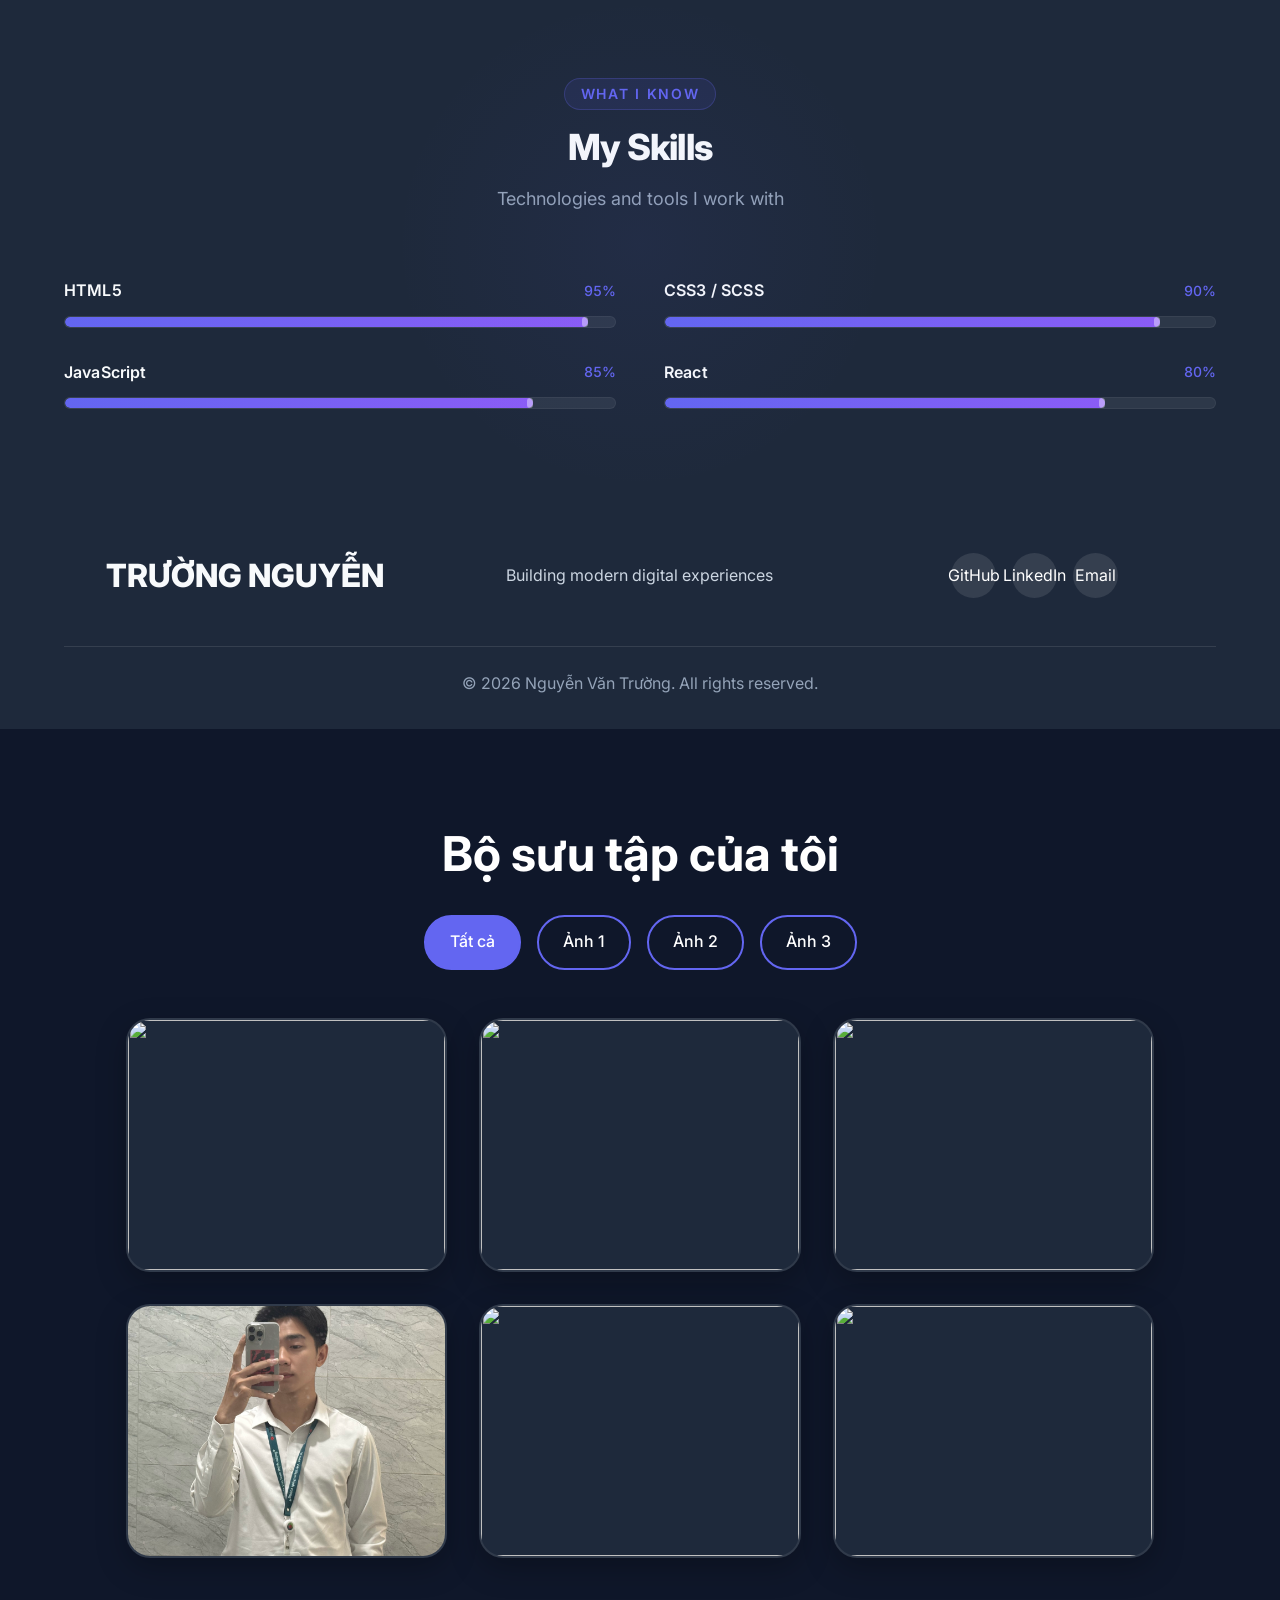
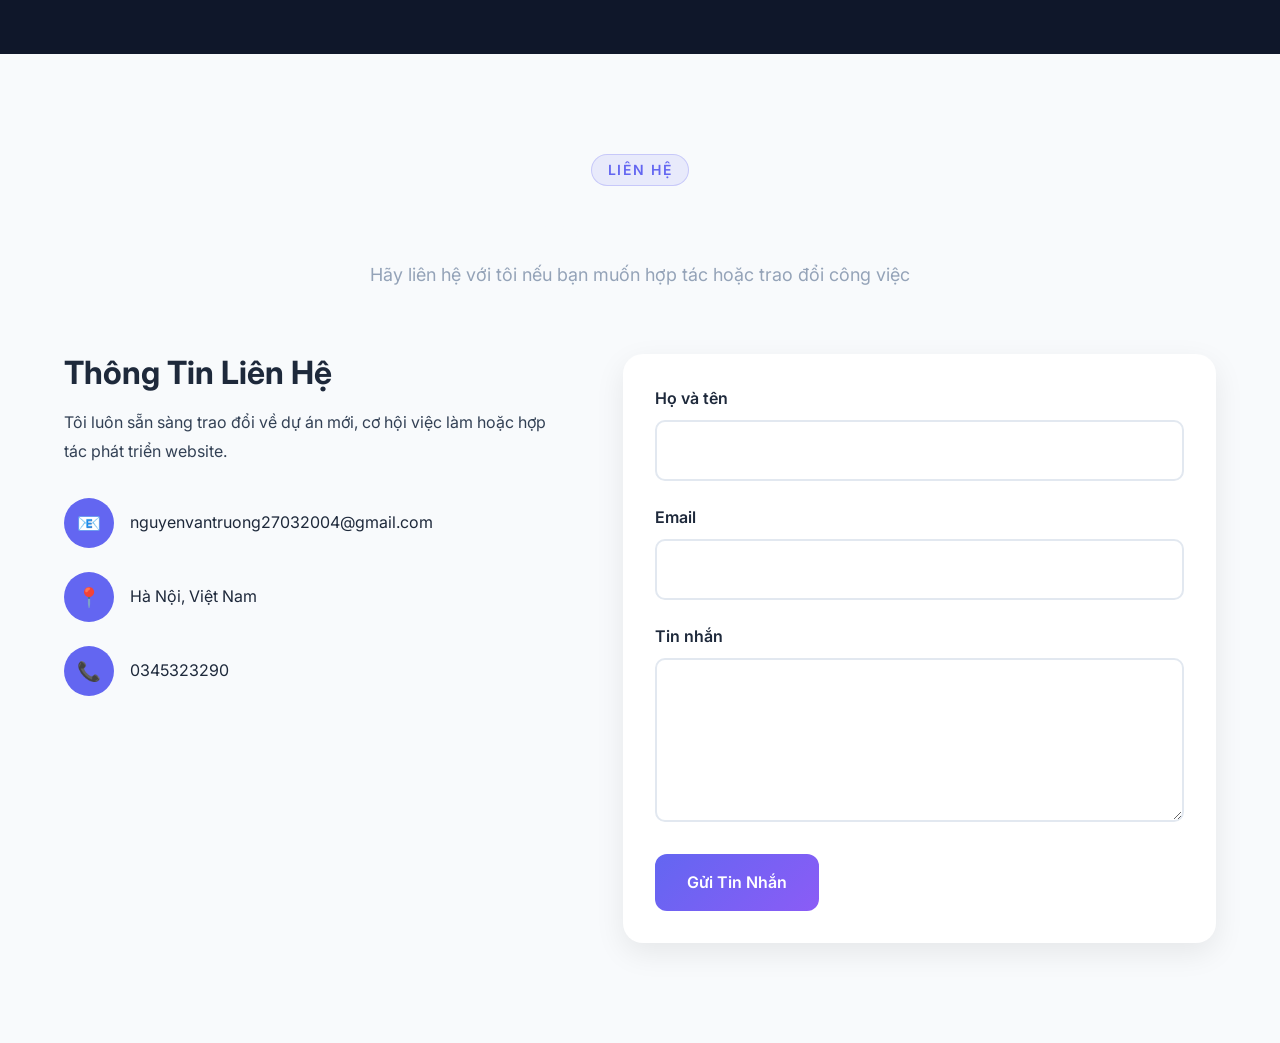
==== commit 3ffb66ee: "[FEATURE] Complete portfolio website session 1" ====
--- a/session_01_html_css/projects/portfolio_site/index.html
+++ b/session_01_html_css/projects/portfolio_site/index.html
@@ -20,6 +20,10 @@
     <link rel="stylesheet" href="css/hero.css">
     <link rel="stylesheet" href="css/about.css">
     <link rel="stylesheet" href="css/skills.css">
+    <link rel="stylesheet" href="css/portfolio.css">
+    <link rel="stylesheet" href="css/portfolio.css">
+    <link rel="stylesheet" href="css/contact.css">
+    <link rel="stylesheet" href="css/footer.css">
 </head>
 
 <body>
@@ -170,13 +174,60 @@
         </section>
 
         <!-- Placeholder sections for future exercises -->
-        <section id="portfolio"
-            style="min-height:100vh; display:flex; align-items:center; justify-content:center; font-size:2rem; color:var(--color-primary);">
-            Portfolio Section — Bài 1.3</section>
-        <section id="contact"
-            style="min-height:100vh; display:flex; align-items:center; justify-content:center; font-size:2rem; color:var(--color-primary);">
-            Contact Section — Bài 1.4</section>
-
+
+        <!-- ===== FOOTER ===== -->
+
+        <footer class="footer">
+
+            <div class="container">
+
+                <div class="footer-content">
+
+                    <div class="footer-box">
+
+                        <h3 class="footer-logo">
+                            TRƯỜNG NGUYỄN
+                        </h3>
+
+                    </div>
+
+                    <div class="footer-box">
+
+                        <p class="footer-tagline">
+                            Building modern digital experiences
+                        </p>
+
+                    </div>
+
+                    <div class="footer-box social-links">
+
+                        <a href="https://github.com/" class="social-link">
+                            GitHub
+                        </a>
+
+                        <a href="https://linkedin.com/" class="social-link">
+                            LinkedIn
+                        </a>
+
+                        <a href="mailto:nguyenvantruong27032004@gmail.com" class="social-link">
+                            Email
+                        </a>
+
+                    </div>
+
+                </div>
+
+                <div class="footer-bottom">
+
+                    <p>
+                        © 2026 Nguyễn Văn Trường. All rights reserved.
+                    </p>
+
+                </div>
+
+            </div>
+
+        </footer>
     </main>
 
     <!-- ===== SCRIPTS ===== -->
@@ -189,51 +240,132 @@
 
     <div class="container">
 
-        <h2>My Portfolio</h2>
+        <h2>Bộ sưu tập của tôi</h2>
 
         <div class="portfolio-filters">
 
-            <button class="filter-btn active">All</button>
-            <button class="filter-btn">Web</button>
-            <button class="filter-btn">Mobile</button>
-            <button class="filter-btn">Design</button>
+            <a href="#portfolio" class="filter-btn active">Tất cả</a>
+
+            <a href="#image1" class="filter-btn">Ảnh 1</a>
+
+            <a href="#image2" class="filter-btn">Ảnh 2</a>
+
+            <a href="#image3" class="filter-btn">Ảnh 3</a>
 
         </div>
 
         <div class="portfolio-grid">
 
-            <!-- ITEM 1 -->
-            <div class="portfolio-item">
-                <img src="https://picsum.photos/id/1015/400/300" alt="">
-            </div>
-
-            <!-- ITEM 2 -->
-            <div class="portfolio-item">
-                <img src="https://picsum.photos/id/1011/400/300" alt="">
-            </div>
-
-            <!-- ITEM 3 -->
-            <div class="portfolio-item">
-                <img src="https://picsum.photos/id/1005/400/300" alt="">
-            </div>
-
-            <!-- ITEM 4 -->
-            <div class="portfolio-item">
-                <img src="https://picsum.photos/id/1025/400/300" alt="">
-            </div>
-
-            <!-- ITEM 5 -->
-            <div class="portfolio-item">
-                <img src="https://picsum.photos/id/1035/400/300" alt="">
-            </div>
-
-            <!-- ITEM 6 -->
-            <div class="portfolio-item">
-                <img src="https://picsum.photos/id/1040/400/300" alt="">
-            </div>
-
-        </div>
-
+            <div id="image1" class="portfolio-item">
+                <img src="./img/1111.jpg" alt="">
+            </div>
+
+            <div id="image2" class="portfolio-item">
+                <img src="./img/2222.jpg" alt="">
+            </div>
+
+            <div id="image3" class="portfolio-item">
+                <img src="./img/3333.jpg" alt="">
+            </div>
+
+            <div id="image4" class="portfolio-item">
+                <img src="./img/4444.jpg" alt="">
+            </div>
+
+            <div id="image5" class="portfolio-item">
+                <img src="./img/5555.jpg" alt="">
+            </div>
+
+            <div id="image6" class="portfolio-item">
+                <img src="./img/6666.jpg" alt="">
+            </div>
+        </div>
     </div>
+</section>
+<!-- ===== CONTACT SECTION ===== -->
+
+<section id="contact" class="contact-section">
+
+    <div class="container">
+
+        <div class="section-header">
+
+            <span class="section-label">Liên hệ</span>
+
+            <h2 class="section-title">Get In Touch</h2>
+
+            <p class="section-subtitle">
+                Hãy liên hệ với tôi nếu bạn muốn hợp tác hoặc trao đổi công việc
+            </p>
+
+        </div>
+
+        <div class="contact-wrapper">
+
+            <!-- CONTACT INFO -->
+
+            <div class="contact-info">
+
+                <h3>Thông Tin Liên Hệ</h3>
+
+                <p>
+                    Tôi luôn sẵn sàng trao đổi về dự án mới, cơ hội việc làm
+                    hoặc hợp tác phát triển website.
+                </p>
+
+                <div class="info-item">
+                    <span class="icon">📧</span>
+                    <span>nguyenvantruong27032004@gmail.com</span>
+                </div>
+
+                <div class="info-item">
+                    <span class="icon">📍</span>
+                    <span>Hà Nội, Việt Nam</span>
+                </div>
+
+                <div class="info-item">
+                    <span class="icon">📞</span>
+                    <span>0345323290</span>
+                </div>
+
+            </div>
+
+            <!-- CONTACT FORM -->
+
+            <form class="contact-form">
+
+                <div class="form-group">
+
+                    <label for="name">Họ và tên</label>
+
+                    <input type="text" id="name" name="name" required>
+
+                </div>
+
+                <div class="form-group">
+
+                    <label for="email">Email</label>
+
+                    <input type="email" id="email" name="email" required>
+
+                </div>
+
+                <div class="form-group">
+
+                    <label for="message">Tin nhắn</label>
+
+                    <textarea id="message" name="message" rows="5" required></textarea>
+
+                </div>
+
+                <button type="submit" class="submit-btn">
+                    Gửi Tin Nhắn
+                </button>
+
+            </form>
+
+        </div>
+
+    </div>
 
 </section>
--- a/session_01_html_css/projects/portfolio_site/css/portfolio.css
+++ b/session_01_html_css/projects/portfolio_site/css/portfolio.css
@@ -0,0 +1,243 @@
+/* portfolio.css */
+/* =========================
+   PORTFOLIO SECTION
+========================= */
+
+.portfolio-section {
+    padding: 6rem 8%;
+    background: #0f172a;
+}
+
+.portfolio-section h2 {
+    text-align: center;
+    font-size: 3rem;
+    color: white;
+    margin-bottom: 2rem;
+}
+
+/* FILTER BUTTONS */
+
+.portfolio-filters {
+    display: flex;
+    justify-content: center;
+    gap: 1rem;
+    flex-wrap: wrap;
+    margin-bottom: 3rem;
+}
+
+.filter-btn {
+    background: transparent;
+    border: 2px solid #6366f1;
+    color: white;
+
+    padding: 0.8rem 1.8rem;
+
+    border-radius: 30px;
+
+    cursor: pointer;
+
+    font-size: 1rem;
+    font-weight: 500;
+
+    transition: 0.3s ease;
+}
+
+.filter-btn:hover,
+.filter-btn.active {
+    background: #6366f1;
+}
+
+/* GRID */
+
+.portfolio-grid {
+    display: grid;
+
+    grid-template-columns: repeat(auto-fit, minmax(320px, 1fr));
+
+    gap: 2rem;
+}
+
+.portfolio-item {
+    overflow: hidden;
+    border-radius: 16px;
+}
+
+.portfolio-section {
+    padding: 6rem 8%;
+    background: #0f172a;
+}
+
+/* TITLE */
+
+.portfolio-section h2 {
+    text-align: center;
+    font-size: 3rem;
+    color: white;
+    margin-bottom: 2rem;
+}
+
+/* FILTER BUTTONS */
+
+.portfolio-filters {
+    display: flex;
+
+    justify-content: center;
+
+    gap: 1rem;
+
+    flex-wrap: wrap;
+
+    margin-bottom: 3rem;
+}
+
+.filter-btn {
+    background: transparent;
+
+    border: 2px solid #6366f1;
+
+    color: white;
+
+    padding: 0.8rem 1.5rem;
+
+    border-radius: 30px;
+
+    cursor: pointer;
+
+    transition: 0.3s ease;
+}
+
+.filter-btn:hover,
+.filter-btn.active {
+    background: #6366f1;
+}
+
+/* GRID */
+
+.portfolio-grid {
+    display: grid;
+
+    grid-template-columns:
+        repeat(auto-fit, minmax(300px, 1fr));
+
+    gap: 2rem;
+}
+
+/* CARD */
+
+.portfolio-item {
+    position: relative;
+
+    overflow: hidden;
+
+    border-radius: 24px;
+
+    background: #1e293b;
+
+    border: 2px solid rgba(255, 255, 255, 0.08);
+
+    box-shadow:
+        0 10px 30px rgba(0, 0, 0, 0.25);
+
+    transition: 0.4s ease;
+}
+
+/* IMAGE */
+
+.portfolio-item img {
+    width: 100%;
+
+    height: 250px;
+
+    object-fit: cover;
+
+    display: block;
+
+    transition: transform 0.5s ease;
+}
+
+/* HOVER */
+
+.portfolio-item:hover {
+    transform: translateY(-8px);
+
+    box-shadow:
+        0 20px 40px rgba(99, 102, 241, 0.35);
+}
+
+.portfolio-item:hover img {
+    transform: scale(1.08);
+}
+
+/* IMAGE LINKS */
+
+.image-links {
+    display: flex;
+
+    justify-content: center;
+
+    gap: 2rem;
+
+    margin-bottom: 3rem;
+}
+
+.image-links a {
+    color: white;
+
+    text-decoration: none;
+
+    font-size: 1.1rem;
+
+    font-weight: 600;
+
+    position: relative;
+
+    transition: 0.3s ease;
+}
+
+/* HOVER COLOR */
+
+.image-links a:hover {
+    color: #6366f1;
+}
+
+/* UNDERLINE EFFECT */
+
+.image-links a::after {
+    content: "";
+
+    position: absolute;
+
+    left: 0;
+
+    bottom: -5px;
+
+    width: 0;
+
+    height: 2px;
+
+    background: #6366f1;
+
+    transition: 0.3s ease;
+}
+
+.image-links a:hover::after {
+    width: 100%;
+}
+
+/* RESPONSIVE */
+
+@media (max-width:992px) {
+
+    .portfolio-grid {
+        grid-template-columns: repeat(2, 1fr);
+    }
+
+}
+
+@media (max-width:600px) {
+
+    .portfolio-grid {
+        grid-template-columns: 1fr;
+    }
+
+}
--- a/session_01_html_css/projects/portfolio_site/css/portfolio.css
+++ b/session_01_html_css/projects/portfolio_site/css/portfolio.css
@@ -0,0 +1,243 @@
+/* portfolio.css */
+/* =========================
+   PORTFOLIO SECTION
+========================= */
+
+.portfolio-section {
+    padding: 6rem 8%;
+    background: #0f172a;
+}
+
+.portfolio-section h2 {
+    text-align: center;
+    font-size: 3rem;
+    color: white;
+    margin-bottom: 2rem;
+}
+
+/* FILTER BUTTONS */
+
+.portfolio-filters {
+    display: flex;
+    justify-content: center;
+    gap: 1rem;
+    flex-wrap: wrap;
+    margin-bottom: 3rem;
+}
+
+.filter-btn {
+    background: transparent;
+    border: 2px solid #6366f1;
+    color: white;
+
+    padding: 0.8rem 1.8rem;
+
+    border-radius: 30px;
+
+    cursor: pointer;
+
+    font-size: 1rem;
+    font-weight: 500;
+
+    transition: 0.3s ease;
+}
+
+.filter-btn:hover,
+.filter-btn.active {
+    background: #6366f1;
+}
+
+/* GRID */
+
+.portfolio-grid {
+    display: grid;
+
+    grid-template-columns: repeat(auto-fit, minmax(320px, 1fr));
+
+    gap: 2rem;
+}
+
+.portfolio-item {
+    overflow: hidden;
+    border-radius: 16px;
+}
+
+.portfolio-section {
+    padding: 6rem 8%;
+    background: #0f172a;
+}
+
+/* TITLE */
+
+.portfolio-section h2 {
+    text-align: center;
+    font-size: 3rem;
+    color: white;
+    margin-bottom: 2rem;
+}
+
+/* FILTER BUTTONS */
+
+.portfolio-filters {
+    display: flex;
+
+    justify-content: center;
+
+    gap: 1rem;
+
+    flex-wrap: wrap;
+
+    margin-bottom: 3rem;
+}
+
+.filter-btn {
+    background: transparent;
+
+    border: 2px solid #6366f1;
+
+    color: white;
+
+    padding: 0.8rem 1.5rem;
+
+    border-radius: 30px;
+
+    cursor: pointer;
+
+    transition: 0.3s ease;
+}
+
+.filter-btn:hover,
+.filter-btn.active {
+    background: #6366f1;
+}
+
+/* GRID */
+
+.portfolio-grid {
+    display: grid;
+
+    grid-template-columns:
+        repeat(auto-fit, minmax(300px, 1fr));
+
+    gap: 2rem;
+}
+
+/* CARD */
+
+.portfolio-item {
+    position: relative;
+
+    overflow: hidden;
+
+    border-radius: 24px;
+
+    background: #1e293b;
+
+    border: 2px solid rgba(255, 255, 255, 0.08);
+
+    box-shadow:
+        0 10px 30px rgba(0, 0, 0, 0.25);
+
+    transition: 0.4s ease;
+}
+
+/* IMAGE */
+
+.portfolio-item img {
+    width: 100%;
+
+    height: 250px;
+
+    object-fit: cover;
+
+    display: block;
+
+    transition: transform 0.5s ease;
+}
+
+/* HOVER */
+
+.portfolio-item:hover {
+    transform: translateY(-8px);
+
+    box-shadow:
+        0 20px 40px rgba(99, 102, 241, 0.35);
+}
+
+.portfolio-item:hover img {
+    transform: scale(1.08);
+}
+
+/* IMAGE LINKS */
+
+.image-links {
+    display: flex;
+
+    justify-content: center;
+
+    gap: 2rem;
+
+    margin-bottom: 3rem;
+}
+
+.image-links a {
+    color: white;
+
+    text-decoration: none;
+
+    font-size: 1.1rem;
+
+    font-weight: 600;
+
+    position: relative;
+
+    transition: 0.3s ease;
+}
+
+/* HOVER COLOR */
+
+.image-links a:hover {
+    color: #6366f1;
+}
+
+/* UNDERLINE EFFECT */
+
+.image-links a::after {
+    content: "";
+
+    position: absolute;
+
+    left: 0;
+
+    bottom: -5px;
+
+    width: 0;
+
+    height: 2px;
+
+    background: #6366f1;
+
+    transition: 0.3s ease;
+}
+
+.image-links a:hover::after {
+    width: 100%;
+}
+
+/* RESPONSIVE */
+
+@media (max-width:992px) {
+
+    .portfolio-grid {
+        grid-template-columns: repeat(2, 1fr);
+    }
+
+}
+
+@media (max-width:600px) {
+
+    .portfolio-grid {
+        grid-template-columns: 1fr;
+    }
+
+}
--- a/session_01_html_css/projects/portfolio_site/css/contact.css
+++ b/session_01_html_css/projects/portfolio_site/css/contact.css
@@ -0,0 +1,184 @@
+/* contact.css */
+/* ===== CONTACT SECTION ===== */
+
+.contact-section {
+    padding: 100px 0;
+
+    background: #f8fafc;
+}
+
+.contact-wrapper {
+    display: grid;
+
+    grid-template-columns: 1fr 1.2fr;
+
+    gap: 4rem;
+
+    margin-top: 4rem;
+}
+
+/* CONTACT INFO */
+
+.contact-info h3 {
+    font-size: 2rem;
+
+    margin-bottom: 1rem;
+
+    color: var(--color-dark);
+}
+
+.contact-info p {
+    color: var(--color-text);
+
+    line-height: 1.8;
+
+    margin-bottom: 2rem;
+}
+
+.info-item {
+    display: flex;
+
+    align-items: center;
+
+    gap: 1rem;
+
+    margin-bottom: 1.5rem;
+
+    font-size: 1rem;
+
+    color: var(--color-dark);
+}
+
+.icon {
+    width: 50px;
+
+    height: 50px;
+
+    display: flex;
+
+    align-items: center;
+
+    justify-content: center;
+
+    border-radius: 50%;
+
+    background: var(--color-primary);
+
+    color: white;
+
+    font-size: 1.2rem;
+}
+
+/* FORM */
+
+.contact-form {
+    background: white;
+
+    padding: 2rem;
+
+    border-radius: 20px;
+
+    box-shadow: 0 10px 30px rgba(0, 0, 0, 0.08);
+}
+
+.form-group {
+    margin-bottom: 1.5rem;
+}
+
+.form-group label {
+    display: block;
+
+    margin-bottom: 0.5rem;
+
+    font-weight: 600;
+
+    color: var(--color-dark);
+}
+
+.form-group input,
+.form-group textarea {
+    width: 100%;
+
+    padding: 1rem;
+
+    border: 2px solid #e2e8f0;
+
+    border-radius: 10px;
+
+    font-size: 1rem;
+
+    transition: 0.3s ease;
+}
+
+/* FOCUS */
+
+.form-group input:focus,
+.form-group textarea:focus {
+    outline: none;
+
+    border-color: var(--color-primary);
+
+    box-shadow:
+        0 0 0 4px rgba(99, 102, 241, 0.15);
+}
+
+/* VALIDATION */
+
+.form-group input:valid,
+.form-group textarea:valid {
+    border-color: #22c55e;
+}
+
+.form-group input:invalid:focus,
+.form-group textarea:invalid:focus {
+    border-color: #ef4444;
+}
+
+/* TEXTAREA */
+
+textarea {
+    resize: vertical;
+
+    min-height: 120px;
+}
+
+/* BUTTON */
+
+.submit-btn {
+    background: linear-gradient(135deg,
+            var(--color-primary),
+            var(--color-secondary));
+
+    color: white;
+
+    border: none;
+
+    padding: 1rem 2rem;
+
+    border-radius: 12px;
+
+    font-size: 1rem;
+
+    font-weight: 600;
+
+    cursor: pointer;
+
+    transition: 0.3s ease;
+}
+
+.submit-btn:hover {
+    transform: translateY(-3px);
+
+    box-shadow:
+        0 10px 20px rgba(99, 102, 241, 0.3);
+}
+
+/* RESPONSIVE */
+
+@media(max-width:768px) {
+
+    .contact-wrapper {
+        grid-template-columns: 1fr;
+    }
+
+}
--- a/session_01_html_css/projects/portfolio_site/css/footer.css
+++ b/session_01_html_css/projects/portfolio_site/css/footer.css
@@ -0,0 +1,95 @@
+/* footer.css */
+/* ===== FOOTER ===== */
+
+.footer {
+    background: var(--color-dark);
+
+    color: white;
+
+    padding: 4rem 0 2rem;
+}
+
+.footer-content {
+    display: grid;
+
+    grid-template-columns: 1fr 1fr 1fr;
+
+    gap: 2rem;
+
+    align-items: center;
+
+    text-align: center;
+}
+
+.footer-logo {
+    font-size: 2rem;
+
+    font-weight: 800;
+}
+
+.footer-tagline {
+    color: #cbd5e1;
+}
+
+/* SOCIAL */
+
+.social-links {
+    display: flex;
+
+    justify-content: center;
+
+    gap: 1rem;
+}
+
+.social-link {
+    width: 45px;
+
+    height: 45px;
+
+    display: flex;
+
+    align-items: center;
+
+    justify-content: center;
+
+    border-radius: 50%;
+
+    background: rgba(255, 255, 255, 0.1);
+
+    color: white;
+
+    text-decoration: none;
+
+    transition: 0.3s ease;
+}
+
+.social-link:hover {
+    background: var(--color-primary);
+
+    transform:
+        translateY(-5px) scale(1.05);
+}
+
+/* BOTTOM */
+
+.footer-bottom {
+    margin-top: 3rem;
+
+    padding-top: 1.5rem;
+
+    border-top: 1px solid rgba(255, 255, 255, 0.1);
+
+    text-align: center;
+
+    color: #94a3b8;
+}
+
+/* RESPONSIVE */
+
+@media(max-width:768px) {
+
+    .footer-content {
+        grid-template-columns: 1fr;
+    }
+
+}
